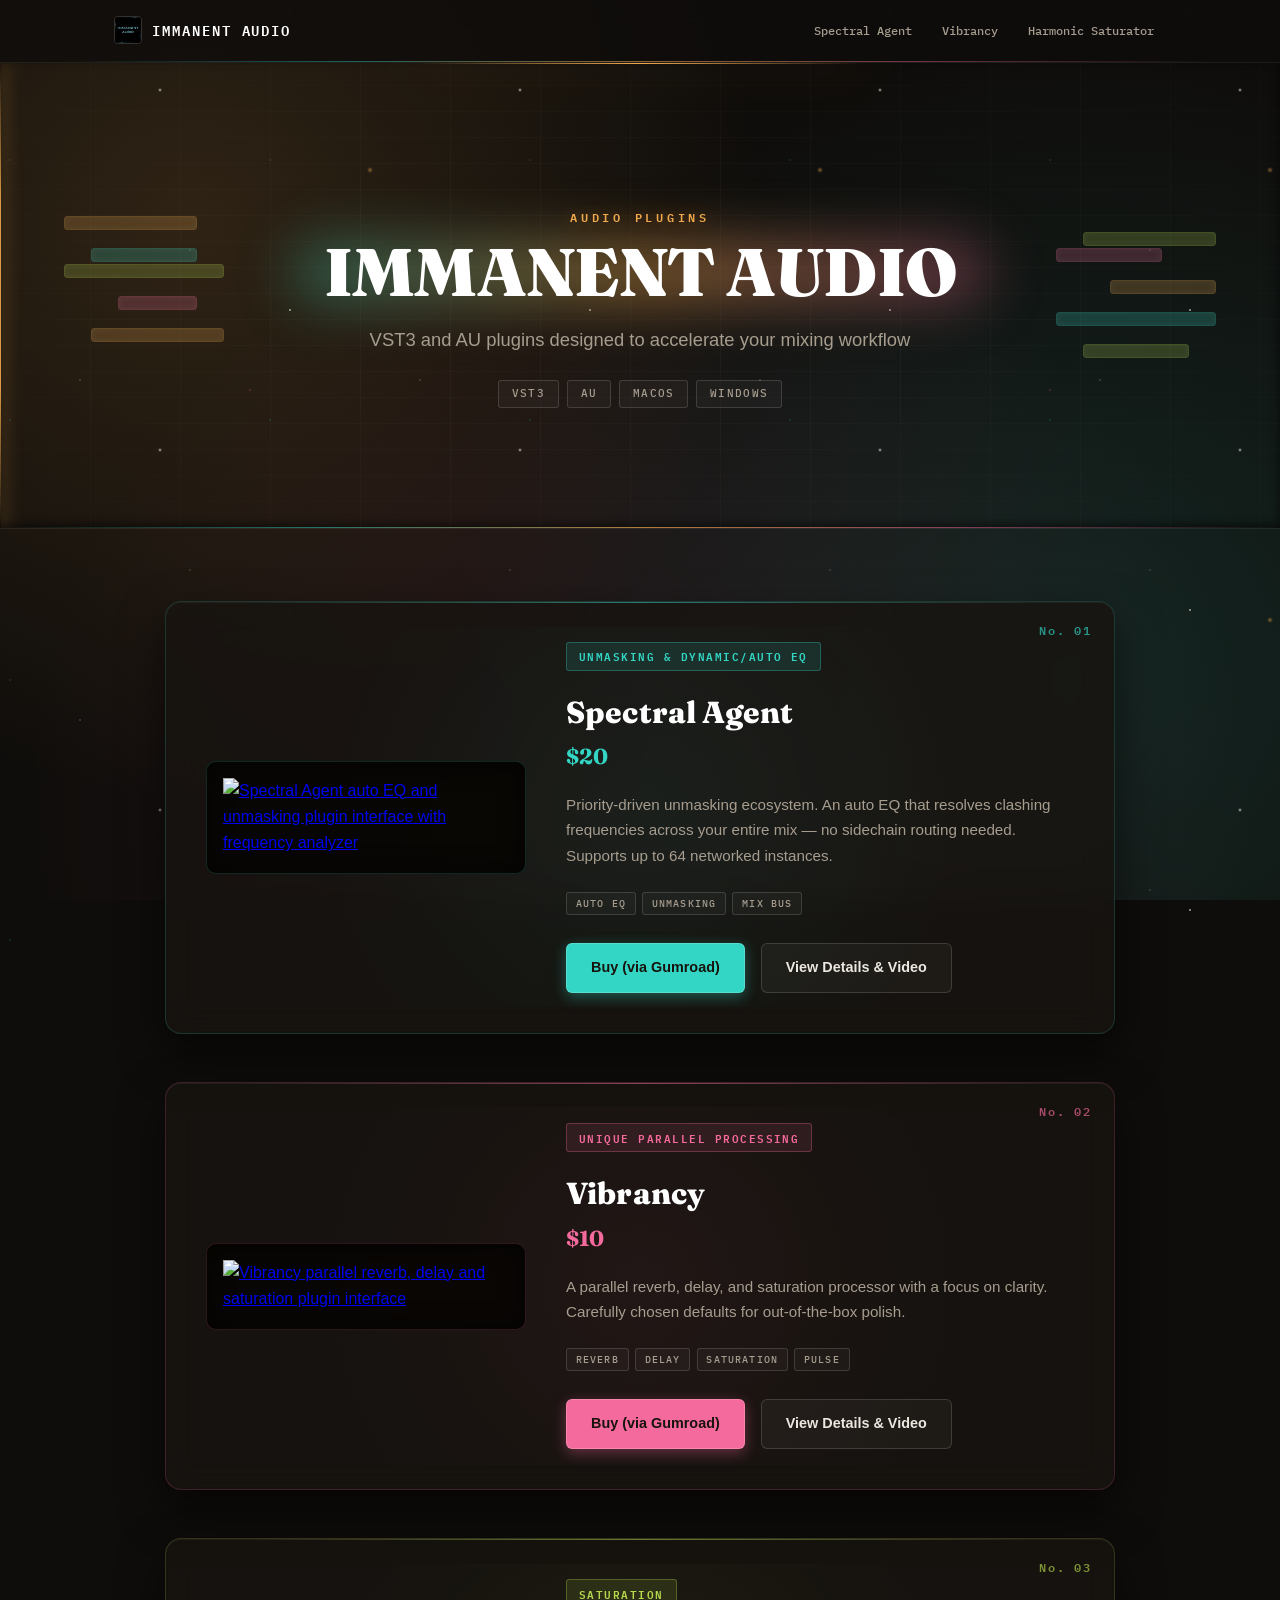
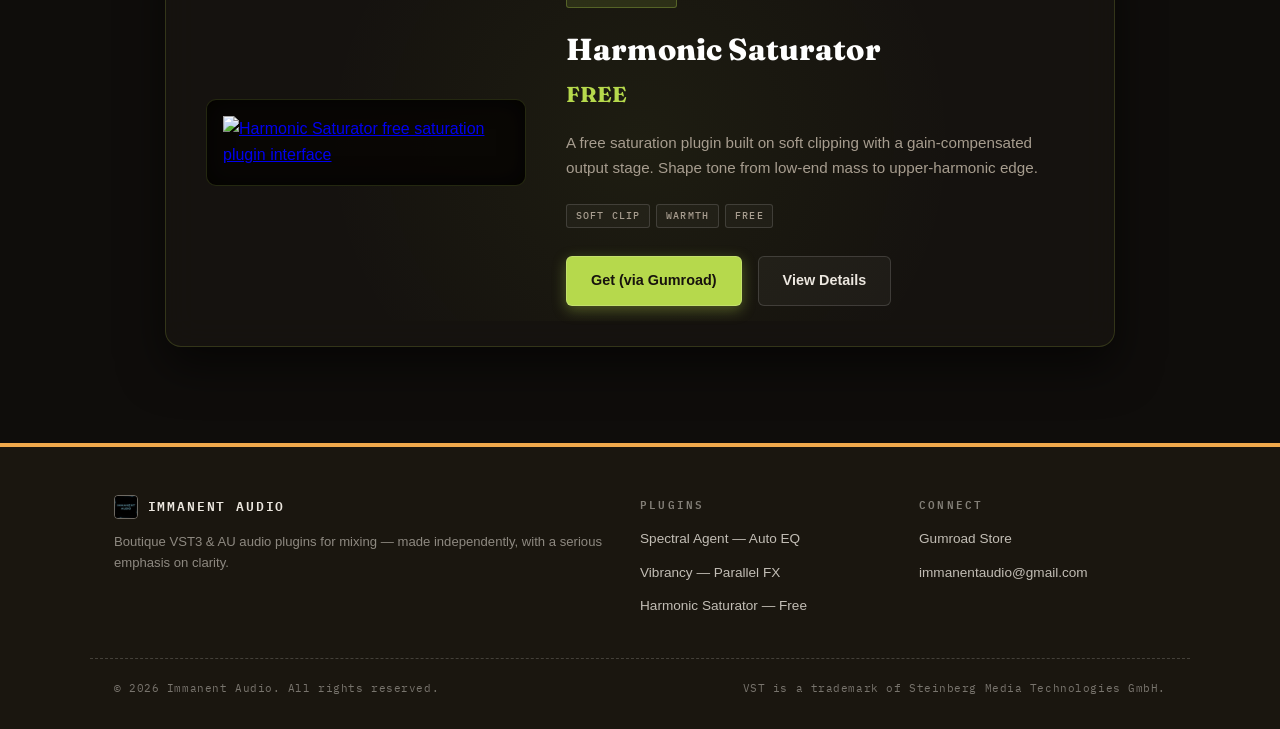
==== index.html @ 55acf1ca "Restore dark theme with fresh warm-jewel palette; trim FAQ/meta/About - Bring back the dark studio a" ====
<!DOCTYPE html>
<html lang="en">
<head>
    <meta charset="UTF-8">
    <meta name="viewport" content="width=device-width, initial-scale=1.0">

    <!-- Primary SEO -->
    <title>Immanent Audio | VST3 &amp; AU Plugins for Mixing — Auto EQ, Parallel FX &amp; Free Saturation</title>
    <meta name="description" content="Boutique audio plugins for mixing: Spectral Agent (auto EQ &amp; unmasking), Vibrancy (parallel reverb, delay &amp; saturation), and a free saturation plugin. VST3 &amp; AU for Mac and Windows.">
    <link rel="canonical" href="https://immanentaudio.com/">

    <!-- Icons -->
    <link rel="icon" type="image/png" sizes="48x48" href="/favicon-48.png">
    <link rel="icon" type="image/png" sizes="100x100" href="/favicon.png">
    <link rel="apple-touch-icon" href="/apple-touch-icon.png">

    <!-- Open Graph / social previews -->
    <meta property="og:type" content="website">
    <meta property="og:site_name" content="Immanent Audio">
    <meta property="og:title" content="Immanent Audio — VST3 & AU Plugins for Mixing">
    <meta property="og:description" content="Boutique audio plugins for mixing: auto EQ & unmasking, clarity-focused parallel FX, and a free saturation plugin. Mac & Windows.">
    <meta property="og:url" content="https://immanentaudio.com/">
    <meta property="og:image" content="https://i.imgur.com/1nH8HRc.png">
    <meta name="twitter:card" content="summary_large_image">
    <meta name="twitter:title" content="Immanent Audio — VST3 & AU Plugins for Mixing">
    <meta name="twitter:description" content="Auto EQ & unmasking, clarity-focused parallel FX, and a free saturation plugin. Mac & Windows.">
    <meta name="twitter:image" content="https://i.imgur.com/1nH8HRc.png">

    <!-- Fonts -->
    <link rel="preconnect" href="https://fonts.googleapis.com">
    <link rel="preconnect" href="https://fonts.gstatic.com" crossorigin>
    <link href="https://fonts.googleapis.com/css2?family=Fraunces:opsz,wght@9..144,600;9..144,700;9..144,800;9..144,900&family=IBM+Plex+Mono:wght@400;500;600&display=swap" rel="stylesheet">

    <link rel="stylesheet" href="/style.css">

    <!-- Structured data -->
    <script type="application/ld+json">
    {
      "@context": "https://schema.org",
      "@graph": [
        {
          "@type": "Organization",
          "@id": "https://immanentaudio.com/#org",
          "name": "Immanent Audio",
          "url": "https://immanentaudio.com/",
          "logo": "https://immanentaudio.com/apple-touch-icon.png",
          "email": "immanentaudio@gmail.com",
          "sameAs": ["https://immanentaudio.gumroad.com/"]
        },
        {
          "@type": "WebSite",
          "@id": "https://immanentaudio.com/#website",
          "url": "https://immanentaudio.com/",
          "name": "Immanent Audio",
          "publisher": { "@id": "https://immanentaudio.com/#org" }
        }
      ]
    }
    </script>
</head>
<body>

    <!-- Animated deep-space backdrop (shared across all pages) -->
    <div class="cosmos" aria-hidden="true"></div>

    <!-- Navigation -->
    <nav class="site-nav">
        <div class="nav-inner">
            <a href="/" class="nav-brand">
                <img src="/favicon.png" alt="Immanent Audio logo">
                <span>Immanent Audio</span>
            </a>
            <ul class="nav-links">
                <li><a href="/spectral-agent/">Spectral Agent</a></li>
                <li><a href="/vibrancy/">Vibrancy</a></li>
                <li><a href="/harmonic-saturator/">Harmonic Saturator</a></li>
            </ul>
        </div>
    </nav>

    <!-- Hero: DAW timeline with a live playhead sweeping across MIDI chords -->
    <header class="hero">
        <div class="daw-grid" aria-hidden="true"></div>
        <div class="cosmic-glow" aria-hidden="true"></div>
        <div class="playhead" aria-hidden="true"></div>

        <div class="midi-grid-container" aria-hidden="true">
            <!-- Left chord stack — lights up as the playhead passes -->
            <div class="midi-chord-stack left-chords">
                <div class="midi-note note-amber" style="--row: 2; --start: 1; --span: 5; --hit: 0.25s;"></div>
                <div class="midi-note note-teal"  style="--row: 4; --start: 2; --span: 4; --hit: 0.35s;"></div>
                <div class="midi-note note-lime"  style="--row: 5; --start: 1; --span: 6; --hit: 0.25s;"></div>
                <div class="midi-note note-rose"  style="--row: 7; --start: 3; --span: 3; --hit: 0.45s;"></div>
                <div class="midi-note note-amber" style="--row: 9; --start: 2; --span: 5; --hit: 0.35s;"></div>
            </div>

            <!-- Right chord stack -->
            <div class="midi-chord-stack right-chords">
                <div class="midi-note note-lime"  style="--row: 3; --start: 2; --span: 5; --hit: 7.35s;"></div>
                <div class="midi-note note-rose"  style="--row: 4; --start: 1; --span: 4; --hit: 7.25s;"></div>
                <div class="midi-note note-amber" style="--row: 6; --start: 3; --span: 4; --hit: 7.45s;"></div>
                <div class="midi-note note-teal"  style="--row: 8; --start: 1; --span: 6; --hit: 7.25s;"></div>
                <div class="midi-note note-lime"  style="--row: 10; --start: 2; --span: 4; --hit: 7.35s;"></div>
            </div>
        </div>

        <div class="container hero-content">
            <span class="brand-tag">Audio Plugins</span>
            <h1>IMMANENT AUDIO</h1>
            <p class="hero-tagline">VST3 and AU plugins designed to accelerate your mixing workflow</p>
            <div class="chip-row">
                <span class="chip">VST3</span>
                <span class="chip">AU</span>
                <span class="chip">macOS</span>
                <span class="chip">Windows</span>
            </div>
        </div>
    </header>

    <!-- Plugin catalog -->
    <main class="container">
        <section class="catalog" aria-label="Plugin catalog">

            <!-- Plugin 1: Spectral Agent -->
            <article class="plugin-card card-teal">
                <span class="card-index">01</span>
                <div class="plugin-image-wrapper">
                    <a href="/spectral-agent/"><img src="https://i.imgur.com/1nH8HRc.png" alt="Spectral Agent auto EQ and unmasking plugin interface with frequency analyzer" class="plugin-screenshot" loading="lazy"></a>
                </div>
                <div class="plugin-info">
                    <span class="status-tag premium">Unmasking &amp; Dynamic/Auto EQ</span>
                    <h2><a href="/spectral-agent/" style="color: inherit; text-decoration: none;">Spectral Agent</a></h2>
                    <p class="price">$20</p>
                    <p class="description">Priority-driven unmasking ecosystem. An auto EQ that resolves clashing frequencies across your entire mix — no sidechain routing needed. Supports up to 64 networked instances.</p>
                    <div class="mini-chips">
                        <span class="chip">Auto EQ</span>
                        <span class="chip">Unmasking</span>
                        <span class="chip">Mix Bus</span>
                    </div>
                    <div class="card-actions">
                        <a href="https://immanentaudio.gumroad.com/l/bejaxg" class="btn btn-primary" target="_blank" rel="noopener">Buy (via Gumroad)</a>
                        <a href="/spectral-agent/" class="btn btn-secondary">View Details &amp; Video</a>
                    </div>
                </div>
            </article>

            <!-- Plugin 2: Vibrancy -->
            <article class="plugin-card card-rose">
                <span class="card-index">02</span>
                <div class="plugin-image-wrapper">
                    <a href="/vibrancy/"><img src="https://i.imgur.com/93QOcDf.png" alt="Vibrancy parallel reverb, delay and saturation plugin interface" class="plugin-screenshot" loading="lazy"></a>
                </div>
                <div class="plugin-info">
                    <span class="status-tag upcoming">Unique Parallel Processing</span>
                    <h2><a href="/vibrancy/" style="color: inherit; text-decoration: none;">Vibrancy</a></h2>
                    <p class="price">$10</p>
                    <p class="description">A parallel reverb, delay, and saturation processor with a focus on clarity. Carefully chosen defaults for out-of-the-box polish.</p>
                    <div class="mini-chips">
                        <span class="chip">Reverb</span>
                        <span class="chip">Delay</span>
                        <span class="chip">Saturation</span>
                        <span class="chip">Pulse</span>
                    </div>
                    <div class="card-actions">
                        <a href="https://immanentaudio.gumroad.com/l/mlqfwn" class="btn btn-primary" target="_blank" rel="noopener">Buy (via Gumroad)</a>
                        <a href="/vibrancy/" class="btn btn-secondary">View Details &amp; Video</a>
                    </div>
                </div>
            </article>

            <!-- Plugin 3: Harmonic Saturator -->
            <article class="plugin-card card-lime">
                <span class="card-index">03</span>
                <div class="plugin-image-wrapper">
                    <a href="/harmonic-saturator/"><img src="https://i.imgur.com/b7U20cQ.jpeg" alt="Harmonic Saturator free saturation plugin interface" class="plugin-screenshot" loading="lazy"></a>
                </div>
                <div class="plugin-info">
                    <span class="status-tag free">Saturation</span>
                    <h2><a href="/harmonic-saturator/" style="color: inherit; text-decoration: none;">Harmonic Saturator</a></h2>
                    <p class="price">FREE</p>
                    <p class="description">A free saturation plugin built on soft clipping with a gain-compensated output stage. Shape tone from low-end mass to upper-harmonic edge.</p>
                    <div class="mini-chips">
                        <span class="chip">Soft Clip</span>
                        <span class="chip">Warmth</span>
                        <span class="chip">Free</span>
                    </div>
                    <div class="card-actions">
                        <a href="https://immanentaudio.gumroad.com/l/vuncqe" class="btn btn-primary" target="_blank" rel="noopener">Get (via Gumroad)</a>
                        <a href="/harmonic-saturator/" class="btn btn-secondary">View Details</a>
                    </div>
                </div>
            </article>

        </section>
    </main>

    <!-- Footer -->
    <footer class="site-footer">
        <div class="footer-grid">
            <div>
                <div class="footer-brand">
                    <img src="/favicon.png" alt="Immanent Audio logo">
                    Immanent Audio
                </div>
                <p>Boutique VST3 &amp; AU audio plugins for mixing — made independently, with a serious emphasis on clarity.</p>
            </div>
            <div>
                <h4>Plugins</h4>
                <ul>
                    <li><a href="/spectral-agent/">Spectral Agent — Auto EQ</a></li>
                    <li><a href="/vibrancy/">Vibrancy — Parallel FX</a></li>
                    <li><a href="/harmonic-saturator/">Harmonic Saturator — Free</a></li>
                </ul>
            </div>
            <div>
                <h4>Connect</h4>
                <ul>
                    <li><a href="https://immanentaudio.gumroad.com/" target="_blank" rel="noopener">Gumroad Store</a></li>
                    <li><a href="mailto:immanentaudio@gmail.com">immanentaudio@gmail.com</a></li>
                </ul>
            </div>
        </div>
        <div class="footer-bottom">
            <span>&copy; 2026 Immanent Audio. All rights reserved.</span>
            <span>VST is a trademark of Steinberg Media Technologies GmbH.</span>
        </div>
    </footer>

</body>
</html>
---- style.css ----
/* ==============================================================
   IMMANENT AUDIO — shared design system
   Used by: index.html, spectral-agent/, vibrancy/, harmonic-saturator/

   Direction: dark studio-at-night. Warm charcoal, glowing accents,
   an animated DAW timeline hero. Jewel-tone accents (amber / teal /
   rose / lime) instead of the old purple-neon. The nav + footer keep
   their clean mono-type treatment, recolored for the dark theme.
   ============================================================== */

:root {
    --bg: #0f0d0b;
    --bg-raised: rgba(24, 20, 16, 0.82);
    --bg-panel: #15110d;
    --text-main: #ece7df;
    --text-muted: #a79d8f;
    --text-faint: #6f6656;
    --amber: #f0a94c;   /* brand / homepage */
    --teal: #33d6c4;    /* Spectral Agent */
    --rose: #f56a9c;    /* Vibrancy */
    --lime: #b6d94c;    /* Harmonic Saturator */
    --hairline: rgba(255, 255, 255, 0.07);
    --hairline-bright: rgba(255, 255, 255, 0.14);
    /* Per-page accent — overridden on product pages */
    --accent: #f0a94c;
    --accent-rgb: 240, 169, 76;
    --accent-soft: rgba(240, 169, 76, 0.15);

    --serif: "Fraunces", Georgia, "Times New Roman", serif;
    --mono: "IBM Plex Mono", ui-monospace, "SF Mono", Menlo, monospace;
    --sans: -apple-system, BlinkMacSystemFont, "Segoe UI", Roboto, Helvetica, Arial, sans-serif;
}

* { box-sizing: border-box; margin: 0; padding: 0; }

html { scroll-behavior: smooth; }

body {
    background-color: var(--bg);
    color: var(--text-main);
    font-family: var(--sans);
    line-height: 1.65;
    overflow-x: hidden;
}

/* --------------------------------------------------------------
   COSMIC BACKGROUND — warm nebula haze, fixed behind everything.
   Two star layers twinkle out of phase so the sky feels alive.
   -------------------------------------------------------------- */
.cosmos {
    position: fixed;
    inset: 0;
    z-index: -2;
    pointer-events: none;
    background-color: var(--bg);
    background-image:
        radial-gradient(circle at 15% 25%, rgba(240, 169, 76, 0.14) 0%, transparent 45%),
        radial-gradient(circle at 85% 75%, rgba(51, 214, 196, 0.12) 0%, transparent 50%),
        radial-gradient(circle at 50% 90%, rgba(245, 106, 156, 0.10) 0%, transparent 60%);
    animation: nebulaDrift 24s ease-in-out infinite alternate;
}

.cosmos::before,
.cosmos::after {
    content: '';
    position: absolute;
    inset: -50px;
    background-repeat: repeat;
}

/* Near stars — brighter, slower twinkle */
.cosmos::before {
    background-image:
        radial-gradient(1.5px 1.5px at 40px 60px, rgba(255, 245, 230, 0.9), transparent),
        radial-gradient(2px 2px at 210px 140px, rgba(255, 245, 230, 0.7), transparent),
        radial-gradient(1.5px 1.5px at 90px 320px, #fffaf2, transparent),
        radial-gradient(3px 3px at 420px 220px, rgba(240, 169, 76, 0.5), transparent);
    background-size: 300px 300px, 360px 360px, 280px 280px, 450px 450px;
    animation: twinkleA 7s ease-in-out infinite alternate;
}

/* Far stars — dimmer field, opposite phase */
.cosmos::after {
    background-image:
        radial-gradient(1px 1px at 130px 90px, rgba(255, 245, 230, 0.5), transparent),
        radial-gradient(1px 1px at 60px 210px, rgba(51, 214, 196, 0.4), transparent),
        radial-gradient(1.5px 1.5px at 300px 40px, rgba(245, 106, 156, 0.35), transparent),
        radial-gradient(1px 1px at 240px 300px, rgba(255, 245, 230, 0.4), transparent);
    background-size: 340px 340px, 260px 260px, 400px 400px, 320px 320px;
    animation: twinkleB 9s ease-in-out infinite alternate;
}

@keyframes nebulaDrift {
    0%   { background-position: 0% 0%, 0% 0%, 0% 0%; background-color: #0f0d0b; }
    100% { background-position: 6% 3%, -4% 5%, 2% -3%; background-color: #12100c; }
}
@keyframes twinkleA {
    0%   { opacity: 1;    transform: translate3d(0, 0, 0); }
    100% { opacity: 0.55; transform: translate3d(14px, 22px, 0); }
}
@keyframes twinkleB {
    0%   { opacity: 0.4;  transform: translate3d(0, 0, 0); }
    100% { opacity: 0.95; transform: translate3d(-18px, 12px, 0); }
}

/* --------------------------------------------------------------
   NAVIGATION BAR — kept clean mono treatment, recolored for dark
   -------------------------------------------------------------- */
.site-nav {
    position: sticky;
    top: 0;
    z-index: 50;
    background: rgba(15, 13, 11, 0.82);
    backdrop-filter: blur(14px);
    -webkit-backdrop-filter: blur(14px);
    border-bottom: 1px solid var(--hairline);
}

/* Gradient hairline under the nav */
.site-nav::after {
    content: '';
    display: block;
    height: 1px;
    background: linear-gradient(90deg, transparent 5%, rgba(51, 214, 196, 0.4), rgba(240, 169, 76, 0.55), rgba(245, 106, 156, 0.4), transparent 95%);
}

.nav-inner {
    max-width: 1100px;
    margin: 0 auto;
    padding: 0.8rem 1.5rem;
    display: flex;
    align-items: center;
    justify-content: space-between;
    gap: 1rem;
}

.nav-brand {
    display: flex;
    align-items: center;
    gap: 0.65rem;
    text-decoration: none;
    color: #ffffff;
    font-family: var(--mono);
    font-weight: 600;
    letter-spacing: 0.14em;
    font-size: 0.85rem;
    text-transform: uppercase;
    white-space: nowrap;
}

.nav-brand img {
    width: 28px;
    height: 28px;
    border-radius: 4px;
    border: 1px solid var(--hairline-bright);
    display: block;
}

.nav-links {
    display: flex;
    gap: 0.35rem;
    list-style: none;
    flex-wrap: wrap;
    justify-content: flex-end;
}

.nav-links a {
    display: block;
    color: var(--text-muted);
    text-decoration: none;
    font-family: var(--mono);
    font-size: 0.78rem;
    font-weight: 500;
    padding: 0.4rem 0.7rem;
    border-radius: 3px;
    border: 1px solid transparent;
    transition: color 0.15s ease, border-color 0.15s ease, background-color 0.15s ease;
}

.nav-links a:hover {
    color: #ffffff;
    background: rgba(255, 255, 255, 0.05);
    border-color: var(--hairline);
}

.nav-links a.active {
    color: var(--accent);
    border-color: rgba(var(--accent-rgb), 0.4);
    background: rgba(var(--accent-rgb), 0.1);
}

@media (max-width: 560px) {
    .nav-links a { padding: 0.35rem 0.45rem; font-size: 0.68rem; }
    .nav-brand span { display: none; } /* icon only on tiny screens */
}

/* --------------------------------------------------------------
   LAYOUT PRIMITIVES
   -------------------------------------------------------------- */
.container {
    width: 90%;
    max-width: 950px;
    margin: 0 auto;
    padding: 1rem 0;
}

.container-wide {
    max-width: 1100px;
    margin: 0 auto;
    padding: 2rem 1.5rem;
}

/* Section headers: mono kicker + serif title + gradient rule */
.section-head { margin-bottom: 1.75rem; }

.section-kicker {
    display: block;
    font-family: var(--mono);
    font-size: 0.72rem;
    font-weight: 600;
    letter-spacing: 0.28em;
    text-transform: uppercase;
    color: var(--accent);
    margin-bottom: 0.4rem;
}

.section-head h2 {
    font-family: var(--serif);
    font-size: 1.7rem;
    font-weight: 700;
    color: #ffffff;
    letter-spacing: 0.005em;
    padding-bottom: 0.6rem;
    position: relative;
}

.section-head h2::after {
    content: '';
    position: absolute;
    left: 0;
    bottom: 0;
    width: 100%;
    height: 1px;
    background: linear-gradient(90deg, var(--accent), rgba(255, 255, 255, 0.06) 55%, transparent);
}

/* --------------------------------------------------------------
   HOMEPAGE HERO — DAW playhead sweeping across a MIDI grid.
   The playhead loops every 8s; each note "lights up" as it passes.
   -------------------------------------------------------------- */
.hero {
    position: relative;
    border-bottom: 1px solid var(--hairline);
    box-shadow: inset 0 -3px 10px rgba(0, 0, 0, 0.6);
    padding: 8rem 1rem 6.5rem 1rem;
    display: flex;
    flex-direction: column;
    align-items: center;
    justify-content: center;
    text-align: center;
    overflow: hidden;
}

/* Gradient hairline along the very bottom edge of the hero */
.hero::after {
    content: '';
    position: absolute;
    bottom: 0;
    left: 0;
    width: 100%;
    height: 1px;
    background: linear-gradient(90deg, transparent, rgba(51, 214, 196, 0.5), rgba(240, 169, 76, 0.7), rgba(245, 106, 156, 0.5), transparent);
    z-index: 4;
}

.hero-content {
    position: relative;
    z-index: 5;
    pointer-events: none;
}

.cosmic-glow {
    position: absolute;
    top: 0;
    left: 50%;
    transform: translateX(-50%);
    width: 100%;
    max-width: 450px;
    height: 1px;
    background: linear-gradient(90deg, transparent, var(--amber), transparent);
    box-shadow: 0 0 50px rgba(240, 169, 76, 0.8);
    z-index: 2;
}

/* Faint DAW timeline grid behind everything in the hero */
.daw-grid {
    position: absolute;
    inset: 0;
    z-index: 0;
    pointer-events: none;
    background-image:
        repeating-linear-gradient(90deg, rgba(255, 255, 255, 0.028) 0px, rgba(255, 255, 255, 0.028) 1px, transparent 1px, transparent 90px),
        repeating-linear-gradient(0deg, rgba(255, 255, 255, 0.018) 0px, rgba(255, 255, 255, 0.018) 1px, transparent 1px, transparent 26px);
    mask-image: radial-gradient(ellipse 90% 100% at 50% 50%, black 30%, transparent 100%);
    -webkit-mask-image: radial-gradient(ellipse 90% 100% at 50% 50%, black 30%, transparent 100%);
}

/* The sweeping playhead */
.playhead {
    position: absolute;
    top: 0;
    bottom: 0;
    left: 0;
    width: 1px;
    z-index: 3;
    pointer-events: none;
    background: linear-gradient(180deg, transparent 0%, rgba(240, 169, 76, 0.9) 30%, rgba(240, 169, 76, 0.9) 70%, transparent 100%);
    box-shadow: 0 0 18px 2px rgba(240, 169, 76, 0.45);
    animation: playheadSweep 8s linear infinite;
}

@keyframes playheadSweep {
    0%   { left: -2%;  opacity: 0; }
    3%   { opacity: 0.9; }
    97%  { opacity: 0.9; }
    100% { left: 102%; opacity: 0; }
}

/* MIDI chord stacks left + right */
.midi-grid-container {
    position: absolute;
    top: 0;
    left: 0;
    width: 100%;
    height: 100%;
    z-index: 1;
    display: flex;
    justify-content: space-between;
    padding: 0 2rem;
    pointer-events: none;
}

.midi-chord-stack {
    position: relative;
    z-index: 2;
    display: grid;
    grid-template-columns: repeat(6, 25px);
    grid-template-rows: repeat(12, 14px);
    gap: 2px;
    align-content: center;
    height: 100%;
    opacity: 0.3;
}

.left-chords { margin-left: 2rem; }
.right-chords { margin-right: 2rem; }

.midi-note {
    grid-row-start: var(--row);
    grid-column: var(--start) / span var(--span);
    border-radius: 3px;
    box-shadow: inset 0 0 6px rgba(255, 255, 255, 0.3);
    /* Notes pulse as the playhead passes; --hit staggers per note */
    animation: noteHit 8s ease-out infinite;
    animation-delay: var(--hit, 0s);
}

/* Bright flash + glow, then settle — like a note being triggered */
@keyframes noteHit {
    0%, 100% { filter: brightness(1); }
    2%  { filter: brightness(2.1) saturate(1.4); box-shadow: 0 0 14px 2px currentColor, inset 0 0 6px rgba(255, 255, 255, 0.6); }
    9%  { filter: brightness(1.05); }
}

.note-teal   { background-color: rgba(51, 214, 196, 0.7);  border: 1px solid #33d6c4; color: rgba(51, 214, 196, 0.85); }
.note-amber  { background-color: rgba(240, 169, 76, 0.7);  border: 1px solid #f0a94c; color: rgba(240, 169, 76, 0.85); }
.note-rose   { background-color: rgba(245, 106, 156, 0.68); border: 1px solid #f56a9c; color: rgba(245, 106, 156, 0.85); }
.note-lime   { background-color: rgba(182, 217, 76, 0.68); border: 1px solid #b6d94c; color: rgba(182, 217, 76, 0.85); }

@media (max-width: 820px) {
    .hero { padding: 6.5rem 1rem 5rem 1rem; }
    .midi-grid-container { padding: 0 1rem; }
    .midi-chord-stack {
        grid-template-columns: repeat(2, 8px);
        grid-template-rows: repeat(12, 12px);
        gap: 3px;
        opacity: 0.18;
    }
    .left-chords { margin-left: 0; }
    .right-chords { margin-right: 0; }
    .midi-note { grid-column: 1 / span 2; }
}

/* Hero typography */
.brand-tag {
    display: block;
    color: var(--amber);
    font-family: var(--mono);
    font-weight: 600;
    letter-spacing: 0.3em;
    font-size: 0.78rem;
    text-transform: uppercase;
    text-shadow: 0 0 15px rgba(240, 169, 76, 0.4);
    margin-bottom: 0.6rem;
}

.hero h1 {
    font-family: var(--serif);
    font-size: clamp(2.6rem, 7vw, 4.2rem);
    font-weight: 900;
    color: #ffffff;
    margin: 0 auto 1.1rem auto;
    letter-spacing: -0.01em;
    line-height: 1.05;
    position: relative;
    display: inline-block;
}

.hero h1::before {
    content: '';
    position: absolute;
    top: 50%;
    left: 50%;
    transform: translate(-50%, -50%);
    width: 110%;
    height: 85%;
    background: linear-gradient(90deg, rgba(51, 214, 196, 0.35), rgba(240, 169, 76, 0.45), rgba(245, 106, 156, 0.35));
    filter: blur(28px);
    border-radius: 50px;
    z-index: -1;
    pointer-events: none;
    animation: titleGlowShift 8s ease-in-out infinite alternate;
}

@keyframes titleGlowShift {
    0%   { filter: blur(24px); opacity: 0.8; transform: translate(-50%, -50%) scale(0.96); }
    100% { filter: blur(32px); opacity: 1;   transform: translate(-50%, -50%) scale(1.04); }
}

.hero-tagline {
    display: block;
    font-size: 1.15rem;
    color: var(--text-muted);
    max-width: 580px;
    margin: 0 auto;
}

/* Platform chips (VST3 / AU / macOS / Windows) */
.chip-row {
    display: flex;
    gap: 0.5rem;
    justify-content: center;
    flex-wrap: wrap;
    margin-top: 1.5rem;
}

.chip {
    font-family: var(--mono);
    font-size: 0.68rem;
    font-weight: 500;
    letter-spacing: 0.12em;
    text-transform: uppercase;
    color: var(--text-muted);
    border: 1px solid var(--hairline-bright);
    background: rgba(255, 255, 255, 0.03);
    border-radius: 3px;
    padding: 0.25rem 0.8rem;
}

/* --------------------------------------------------------------
   PLUGIN CATALOG CARDS
   -------------------------------------------------------------- */
.catalog {
    display: flex;
    flex-direction: column;
    gap: 3rem;
    margin-top: 3.5rem;
}

.plugin-card {
    position: relative;
    background-color: var(--bg-raised);
    backdrop-filter: blur(16px);
    -webkit-backdrop-filter: blur(16px);
    border: 1px solid rgba(var(--ac-rgb), 0.18);
    box-shadow: inset 0 1px 0 rgba(255, 255, 255, 0.05), 0 20px 45px rgba(0, 0, 0, 0.55);
    padding: 2.5rem;
    border-radius: 16px;
    display: grid;
    grid-template-columns: 1fr;
    gap: 2.5rem;
    transition: transform 0.3s cubic-bezier(0.16, 1, 0.3, 1), border-color 0.3s ease, box-shadow 0.3s ease;
    -webkit-tap-highlight-color: transparent;
    overflow: hidden;
    --ac: var(--amber);
    --ac-rgb: 240, 169, 76;
}

.card-teal { --ac: var(--teal); --ac-rgb: 51, 214, 196; }
.card-rose { --ac: var(--rose); --ac-rgb: 245, 106, 156; }
.card-lime { --ac: var(--lime); --ac-rgb: 182, 217, 76; }

/* Accent hairline across the top edge of each card */
.plugin-card::after {
    content: '';
    position: absolute;
    top: 0;
    left: 8%;
    right: 8%;
    height: 1px;
    background: linear-gradient(90deg, transparent, rgba(var(--ac-rgb), 0.75), transparent);
    transition: opacity 0.3s ease;
    opacity: 0.65;
}

/* Interior glow that blooms on hover */
.plugin-card::before {
    content: '';
    position: absolute;
    top: 6%; left: 6%; right: 6%; bottom: 6%;
    border-radius: 16px;
    z-index: 0;
    pointer-events: none;
    background: radial-gradient(circle, rgba(var(--ac-rgb), 0.18) 0%, transparent 70%);
    transition: opacity 0.3s ease, transform 0.3s ease;
    opacity: 0.3;
}

.plugin-card:hover {
    transform: translateY(-4px);
    border-color: rgba(var(--ac-rgb), 0.6);
    box-shadow: inset 0 1px 0 rgba(255, 255, 255, 0.08), 0 30px 60px rgba(0, 0, 0, 0.85), 0 0 45px rgba(var(--ac-rgb), 0.14);
}

.plugin-card:hover::before { opacity: 1; transform: scale(1.08); }
.plugin-card:hover::after { opacity: 1; }

.plugin-card > * { position: relative; z-index: 1; }

/* Index number etched in the corner */
.plugin-card .card-index {
    position: absolute;
    top: 1.2rem;
    right: 1.4rem;
    font-family: var(--mono);
    font-size: 0.72rem;
    font-weight: 600;
    letter-spacing: 0.15em;
    color: rgba(var(--ac-rgb), 0.65);
    z-index: 1;
}

.plugin-card .card-index::before { content: 'No. '; }

@media (min-width: 768px) {
    .plugin-card { grid-template-columns: 320px 1fr; align-items: center; }
}

.plugin-image-wrapper {
    width: 100%;
    display: flex;
    justify-content: center;
    align-items: center;
    background-color: rgba(8, 6, 4, 0.9);
    border: 1px solid rgba(var(--ac-rgb), 0.16);
    box-shadow: inset 0 0 24px rgba(0, 0, 0, 0.7);
    border-radius: 10px;
    overflow: hidden;
    padding: 1rem;
}

.plugin-screenshot {
    width: 100%;
    height: auto;
    max-height: 240px;
    object-fit: contain;
    transition: transform 0.5s cubic-bezier(0.16, 1, 0.3, 1);
}

.plugin-card:hover .plugin-screenshot { transform: scale(1.04); }

/* Tags, prices, descriptions */
.status-tag {
    display: inline-block;
    width: fit-content;
    font-family: var(--mono);
    font-size: 0.66rem;
    font-weight: 600;
    text-transform: uppercase;
    letter-spacing: 0.14em;
    padding: 0.3rem 0.75rem;
    border-radius: 3px;
    margin-bottom: 1rem;
}

.status-tag.premium  { background-color: rgba(51, 214, 196, 0.12); color: var(--teal); border: 1px solid rgba(51, 214, 196, 0.3); }
.status-tag.free     { background-color: rgba(182, 217, 76, 0.12); color: var(--lime); border: 1px solid rgba(182, 217, 76, 0.3); }
.status-tag.upcoming { background-color: rgba(245, 106, 156, 0.1); color: var(--rose); border: 1px solid rgba(245, 106, 156, 0.3); }

.plugin-info h2, .plugin-info h3 {
    font-family: var(--serif);
    color: #ffffff;
    font-size: 1.9rem;
    font-weight: 800;
    margin-bottom: 0.15rem;
    letter-spacing: 0.005em;
}

.price {
    font-family: var(--serif);
    font-size: 1.35rem;
    color: var(--ac);
    font-weight: 700;
    margin-bottom: 1.1rem;
}

.description { color: var(--text-muted); font-size: 0.95rem; margin-bottom: 1.5rem; }

.mini-chips { display: flex; gap: 0.4rem; flex-wrap: wrap; margin-bottom: 1.75rem; }
.mini-chips .chip { font-size: 0.6rem; padding: 0.18rem 0.55rem; }

/* Buttons */
.card-actions { display: flex; gap: 1rem; flex-wrap: wrap; }

.btn {
    display: inline-block;
    text-decoration: none;
    padding: 0.75rem 1.5rem;
    font-weight: 600;
    font-size: 0.9rem;
    border-radius: 6px;
    transition: all 0.2s ease;
    cursor: pointer;
}

.btn-primary {
    background: var(--ac, var(--accent));
    color: #17130d;
    border: 1px solid rgba(255, 255, 255, 0.18);
    box-shadow: 0 4px 14px rgba(var(--ac-rgb, var(--accent-rgb)), 0.35);
    font-weight: 700;
}

.btn-primary:hover {
    filter: brightness(1.08);
    box-shadow: 0 6px 20px rgba(var(--ac-rgb, var(--accent-rgb)), 0.5);
    transform: translateY(-1px);
}

.btn-secondary {
    background-color: rgba(255, 255, 255, 0.04);
    color: var(--text-main);
    border: 1px solid var(--hairline-bright);
}

.btn-secondary:hover {
    background-color: rgba(255, 255, 255, 0.08);
    color: #ffffff;
    border-color: rgba(var(--ac-rgb, var(--accent-rgb)), 0.5);
    transform: translateY(-1px);
}

/* --------------------------------------------------------------
   PRODUCT PAGES (spectral-agent / vibrancy / harmonic-saturator)
   Set --accent + --accent-rgb on <body> per page.
   -------------------------------------------------------------- */
.product-hero {
    position: relative;
    overflow: hidden;
    border-bottom: 1px solid var(--hairline);
    padding: 3rem 0 2.5rem 0;
}

.product-hero::before {
    content: '';
    position: absolute;
    inset: 0;
    background:
        radial-gradient(ellipse 60% 120% at 50% -20%, rgba(var(--accent-rgb), 0.16), transparent 70%);
    pointer-events: none;
}

/* Same faint DAW grid texture as the homepage hero */
.product-hero .daw-grid { mask-image: radial-gradient(ellipse 100% 130% at 50% 0%, black 20%, transparent 95%); -webkit-mask-image: radial-gradient(ellipse 100% 130% at 50% 0%, black 20%, transparent 95%); }

.product-hero::after {
    content: '';
    position: absolute;
    bottom: 0;
    left: 0;
    width: 100%;
    height: 1px;
    background: linear-gradient(90deg, transparent, rgba(var(--accent-rgb), 0.7), transparent);
}

.product-hero .container-wide { position: relative; z-index: 2; padding-top: 0; padding-bottom: 0; }

.breadcrumbs {
    font-family: var(--mono);
    font-size: 0.72rem;
    letter-spacing: 0.06em;
    text-transform: uppercase;
    color: var(--text-faint);
    margin-bottom: 1.5rem;
}

.breadcrumbs a { color: var(--text-muted); text-decoration: none; }
.breadcrumbs a:hover { color: #ffffff; }
.breadcrumbs span { margin: 0 0.4rem; }

.product-hero h1 {
    font-family: var(--serif);
    font-size: 2.7rem;
    font-weight: 900;
    letter-spacing: -0.015em;
    margin: 0 0 0.35rem 0;
    color: #ffffff;
    text-shadow: 0 0 30px rgba(var(--accent-rgb), 0.35);
}

.product-tagline {
    color: var(--text-muted);
    font-size: 1.1rem;
    max-width: 640px;
    margin: 0.25rem 0 1rem 0;
}

.product-hero .chip-row { justify-content: flex-start; margin-top: 1rem; }

/* Two-column product layout */
.grid-container {
    display: grid;
    grid-template-columns: 1fr;
    gap: 2.5rem;
}

@media (min-width: 768px) {
    .grid-container { grid-template-columns: 3fr 2fr; }
}

.product-section { margin-bottom: 2.5rem; }

.product-section > p { color: var(--text-main); margin-bottom: 1rem; }
.product-section .muted { color: var(--text-faint); font-family: var(--mono); font-size: 0.8rem; }

.product-section h2 {
    font-family: var(--serif);
    font-size: 1.45rem;
    font-weight: 700;
    color: #ffffff;
    padding-bottom: 0.5rem;
    margin: 2rem 0 1rem 0;
    position: relative;
}

.product-section h2::after {
    content: '';
    position: absolute;
    left: 0;
    bottom: 0;
    width: 100%;
    height: 1px;
    background: linear-gradient(90deg, rgba(var(--accent-rgb), 0.8), rgba(255, 255, 255, 0.06) 55%, transparent);
}

.product-section h2:first-of-type { margin-top: 0; }

.product-section ul, .product-section ol {
    margin: 0 0 1rem 1.4rem;
    color: var(--text-muted);
}

.product-section li { margin-bottom: 0.5rem; }
.product-section li strong { color: var(--text-main); }

.video-container {
    position: relative;
    padding-bottom: 56.25%;
    height: 0;
    overflow: hidden;
    border-radius: 10px;
    border: 1px solid var(--hairline-bright);
    background-color: #0a0806;
    margin-bottom: 2rem;
    box-shadow: 0 10px 30px rgba(0, 0, 0, 0.5), 0 0 30px rgba(var(--accent-rgb), 0.08);
}

.video-container iframe {
    position: absolute;
    top: 0; left: 0;
    width: 100%;
    height: 100%;
    border: 0;
}

/* Sticky purchase sidebar */
.sidebar-card {
    background-color: var(--bg-raised);
    backdrop-filter: blur(14px);
    -webkit-backdrop-filter: blur(14px);
    border: 1px solid rgba(var(--accent-rgb), 0.24);
    box-shadow: inset 0 1px 0 rgba(255, 255, 255, 0.05), 0 20px 45px rgba(0, 0, 0, 0.55);
    border-radius: 12px;
    padding: 1.5rem;
    position: sticky;
    top: 5rem;
    overflow: hidden;
}

.sidebar-card::before {
    content: '';
    position: absolute;
    top: 0;
    left: 10%;
    right: 10%;
    height: 1px;
    background: linear-gradient(90deg, transparent, rgba(var(--accent-rgb), 0.85), transparent);
}

.sidebar-card .plugin-screenshot {
    width: 100%;
    max-height: none;
    border: 1px solid var(--hairline-bright);
    border-radius: 8px;
    margin-bottom: 1.25rem;
    display: block;
    background: rgba(8, 6, 4, 0.9);
}

.sidebar-price {
    margin: 0 0 1rem 0;
    font-family: var(--serif);
    font-size: 1.6rem;
    font-weight: 800;
    color: #ffffff;
}

.sidebar-price small {
    display: block;
    font-family: var(--mono);
    font-size: 0.68rem;
    font-weight: 500;
    color: var(--text-faint);
    letter-spacing: 0.1em;
    text-transform: uppercase;
}

.cta-button {
    display: block;
    background: var(--accent);
    color: #17130d;
    text-align: center;
    padding: 0.85rem;
    text-decoration: none;
    font-weight: 700;
    border-radius: 8px;
    border: 1px solid rgba(255, 255, 255, 0.2);
    margin-bottom: 0.9rem;
    box-shadow: 0 4px 14px rgba(var(--accent-rgb), 0.35);
    transition: transform 0.2s ease, box-shadow 0.2s ease, filter 0.2s ease;
}

.cta-button:hover {
    transform: translateY(-2px);
    filter: brightness(1.1);
    box-shadow: 0 8px 22px rgba(var(--accent-rgb), 0.5);
}

.cta-demo {
    background: transparent;
    border: 1px solid rgba(var(--accent-rgb), 0.6);
    color: var(--accent);
    box-shadow: none;
    margin-bottom: 0;
}

.cta-demo:hover {
    background: rgba(var(--accent-rgb), 0.1);
    filter: none;
}

/* --------------------------------------------------------------
   FOOTER — warm ink block with accent band (kept from print design)
   -------------------------------------------------------------- */
.site-footer {
    margin-top: 5rem;
    background: #1a160f;
    color: #ece7df;
    border-top: 4px solid var(--accent);
    position: relative;
}

.footer-grid {
    max-width: 1100px;
    margin: 0 auto;
    padding: 3rem 1.5rem 2rem 1.5rem;
    display: grid;
    grid-template-columns: 2fr 1fr 1fr;
    gap: 2rem;
}

@media (max-width: 680px) {
    .footer-grid { grid-template-columns: 1fr; gap: 1.75rem; }
}

.footer-brand {
    display: flex;
    align-items: center;
    gap: 0.6rem;
    color: #ece7df;
    font-family: var(--mono);
    font-weight: 600;
    letter-spacing: 0.14em;
    font-size: 0.82rem;
    text-transform: uppercase;
    margin-bottom: 0.75rem;
}

.footer-brand img {
    width: 24px;
    height: 24px;
    border-radius: 4px;
    border: 1px solid rgba(236, 231, 223, 0.4);
}

.footer-grid p { color: rgba(236, 231, 223, 0.55); font-size: 0.82rem; }

.footer-grid h4 {
    color: rgba(236, 231, 223, 0.5);
    font-family: var(--mono);
    font-size: 0.68rem;
    font-weight: 600;
    text-transform: uppercase;
    letter-spacing: 0.2em;
    margin-bottom: 0.8rem;
}

.footer-grid ul { list-style: none; }
.footer-grid li { margin-bottom: 0.45rem; }

.footer-grid a {
    color: rgba(236, 231, 223, 0.8);
    text-decoration: none;
    font-size: 0.85rem;
    transition: color 0.15s ease;
}

.footer-grid a:hover { color: #ffffff; text-decoration: underline; }

.footer-bottom {
    max-width: 1100px;
    margin: 0 auto;
    padding: 1.25rem 1.5rem 2rem 1.5rem;
    border-top: 1px dashed rgba(236, 231, 223, 0.2);
    display: flex;
    justify-content: space-between;
    flex-wrap: wrap;
    gap: 0.5rem;
    color: rgba(236, 231, 223, 0.45);
    font-family: var(--mono);
    font-size: 0.7rem;
    letter-spacing: 0.05em;
}

/* --------------------------------------------------------------
   ACCESSIBILITY — respect users who turn animations off
   -------------------------------------------------------------- */
@media (prefers-reduced-motion: reduce) {
    .cosmos, .cosmos::before, .cosmos::after,
    .playhead, .midi-note, .hero h1::before {
        animation: none;
    }
    .playhead { display: none; }
    html { scroll-behavior: auto; }
}
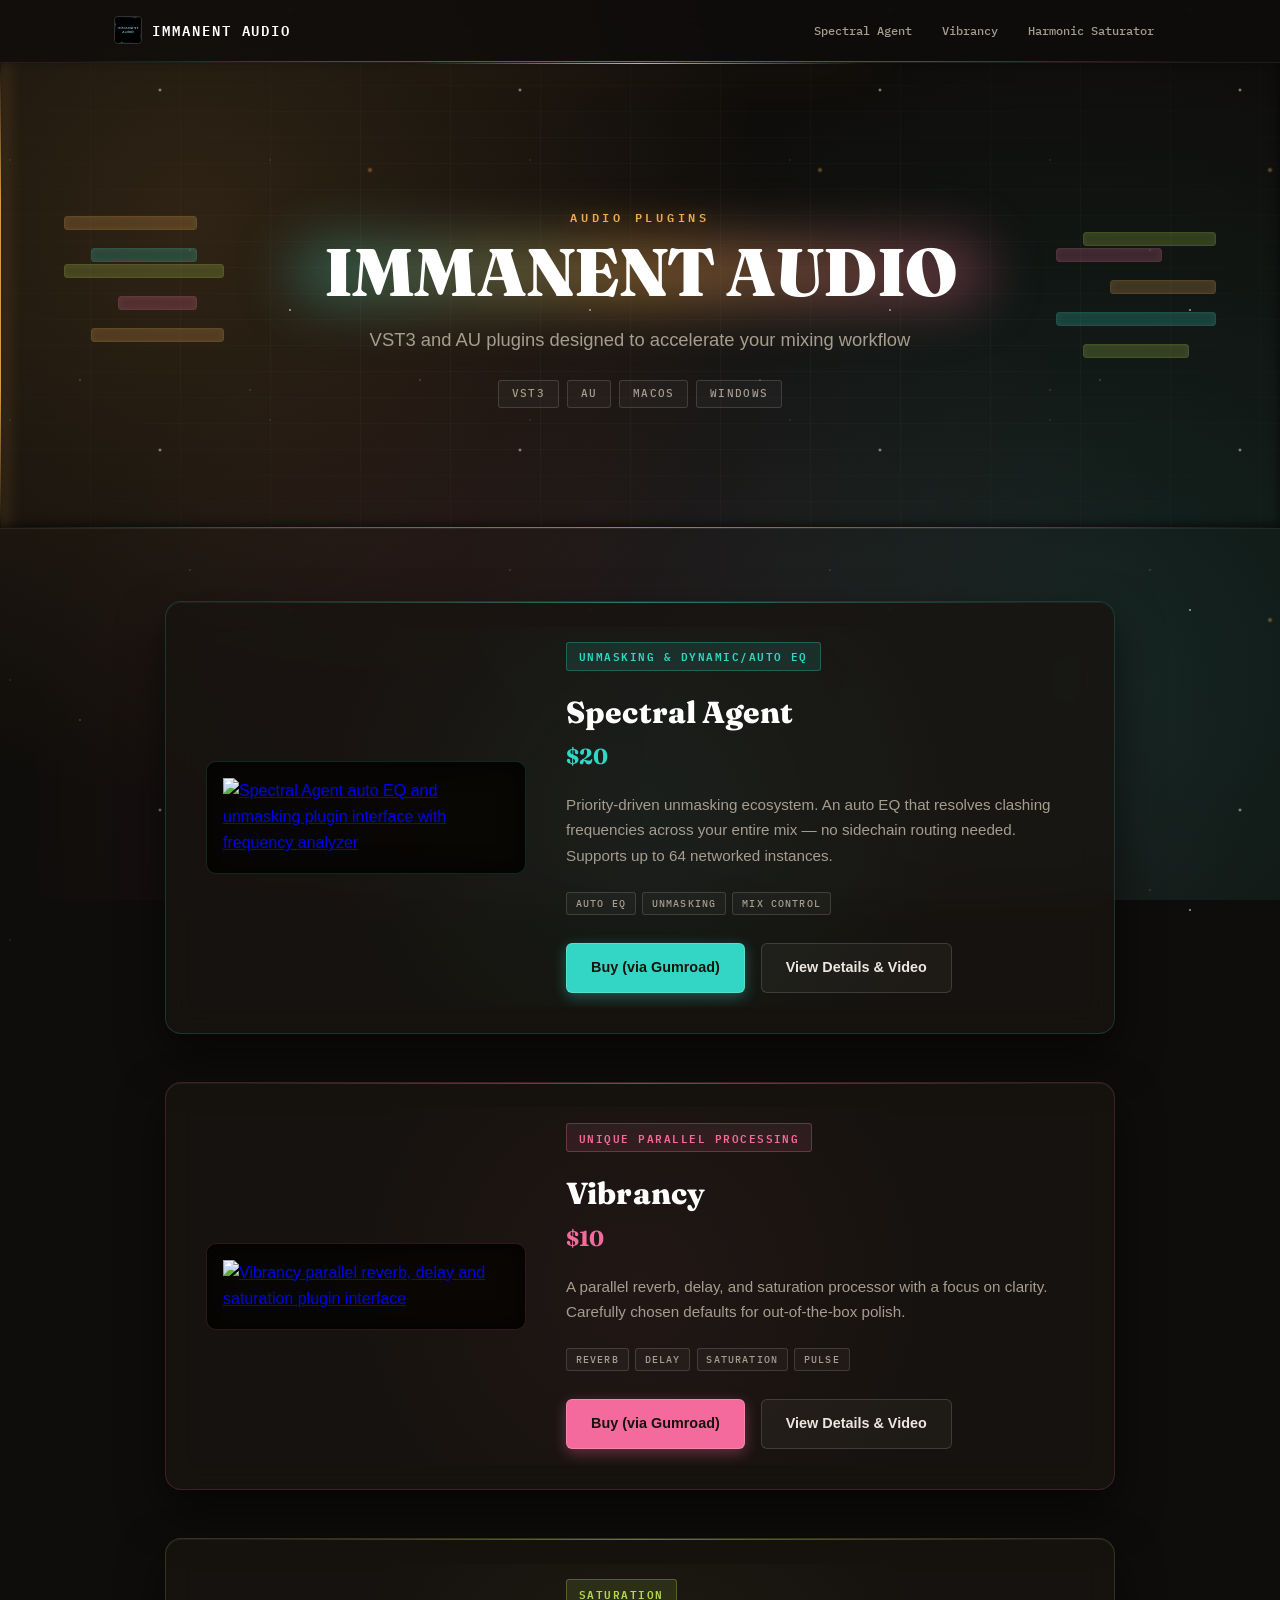
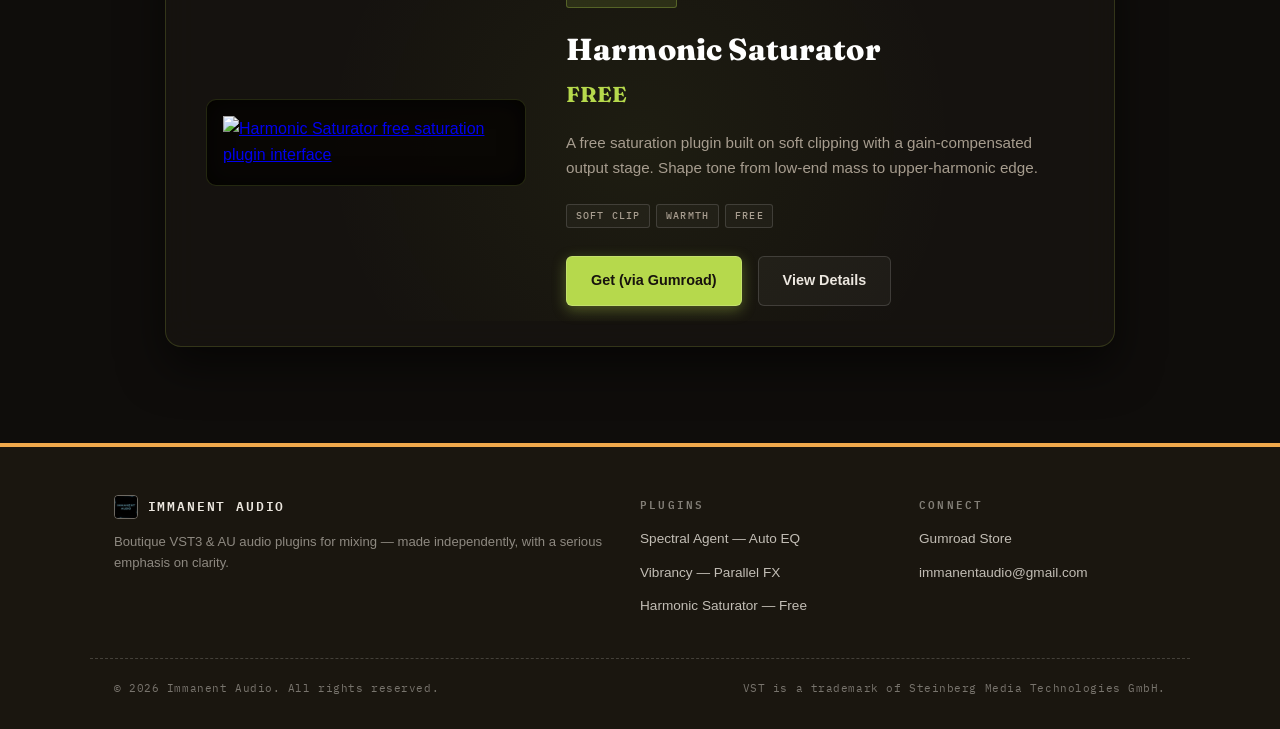
==== commit 1c0f4b0d: "Tweak plugin tags and copy across pages - Remove No. 01/02/03 index numbers from homepage plugin car" ====
--- a/index.html
+++ b/index.html
@@ -123,7 +123,6 @@
 
             <!-- Plugin 1: Spectral Agent -->
             <article class="plugin-card card-teal">
-                <span class="card-index">01</span>
                 <div class="plugin-image-wrapper">
                     <a href="/spectral-agent/"><img src="https://i.imgur.com/1nH8HRc.png" alt="Spectral Agent auto EQ and unmasking plugin interface with frequency analyzer" class="plugin-screenshot" loading="lazy"></a>
                 </div>
@@ -135,7 +134,7 @@
                     <div class="mini-chips">
                         <span class="chip">Auto EQ</span>
                         <span class="chip">Unmasking</span>
-                        <span class="chip">Mix Bus</span>
+                        <span class="chip">Mix Control</span>
                     </div>
                     <div class="card-actions">
                         <a href="https://immanentaudio.gumroad.com/l/bejaxg" class="btn btn-primary" target="_blank" rel="noopener">Buy (via Gumroad)</a>
@@ -146,7 +145,6 @@
 
             <!-- Plugin 2: Vibrancy -->
             <article class="plugin-card card-rose">
-                <span class="card-index">02</span>
                 <div class="plugin-image-wrapper">
                     <a href="/vibrancy/"><img src="https://i.imgur.com/93QOcDf.png" alt="Vibrancy parallel reverb, delay and saturation plugin interface" class="plugin-screenshot" loading="lazy"></a>
                 </div>
@@ -170,7 +168,6 @@
 
             <!-- Plugin 3: Harmonic Saturator -->
             <article class="plugin-card card-lime">
-                <span class="card-index">03</span>
                 <div class="plugin-image-wrapper">
                     <a href="/harmonic-saturator/"><img src="https://i.imgur.com/b7U20cQ.jpeg" alt="Harmonic Saturator free saturation plugin interface" class="plugin-screenshot" loading="lazy"></a>
                 </div>
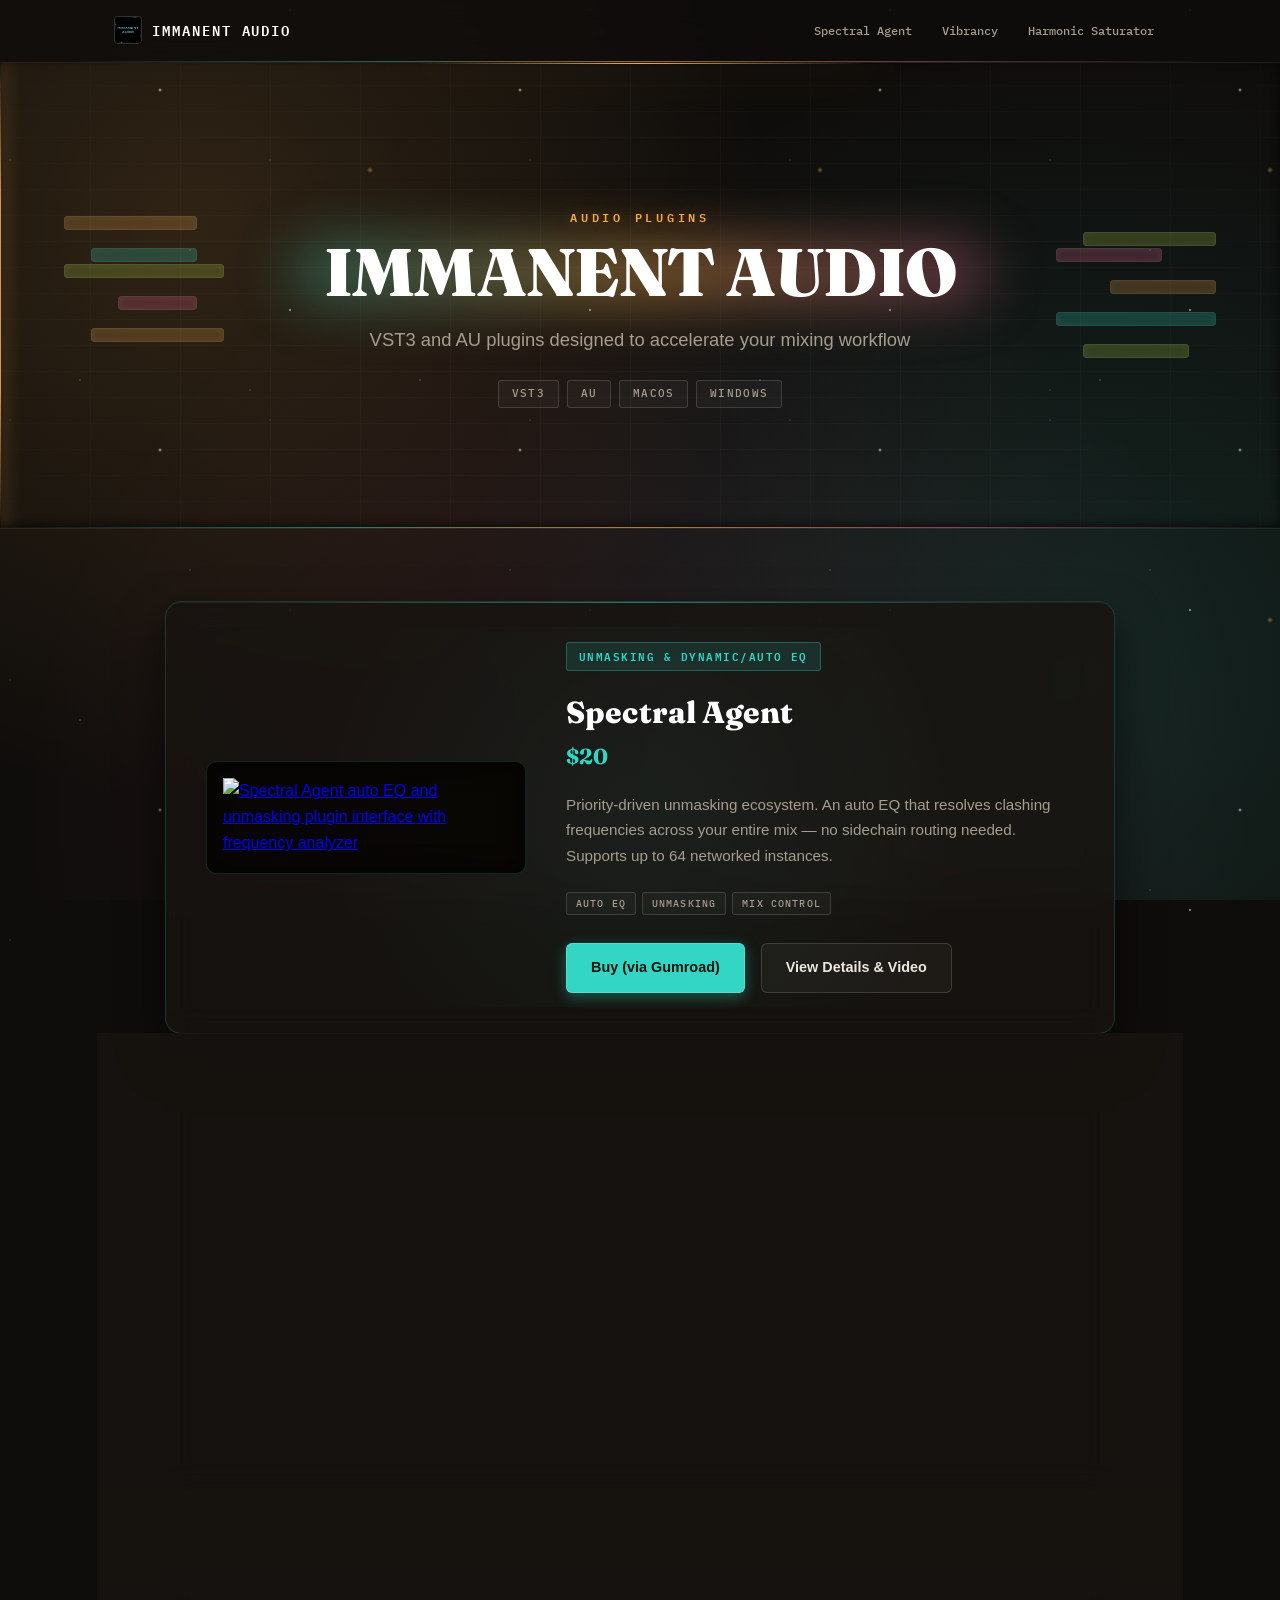
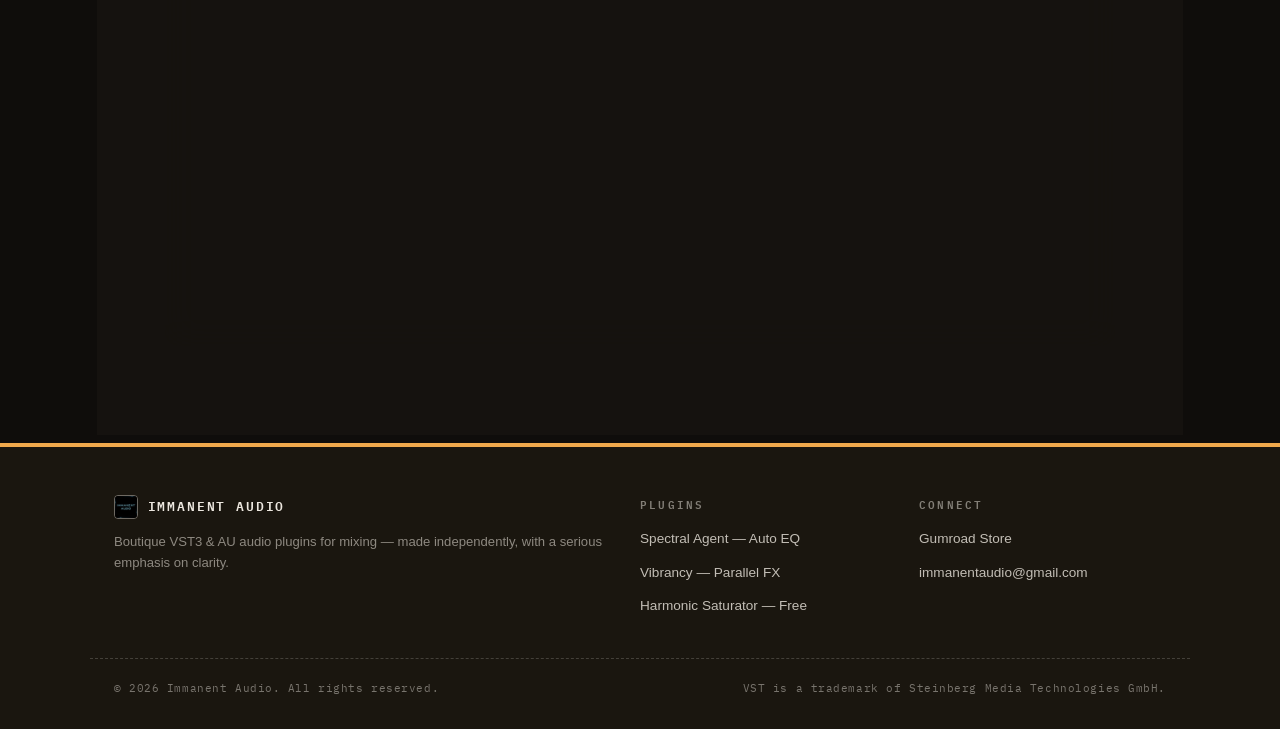
==== commit 16189d29: "Fix DAW hero note timing to align flashes with the playhead sweep Retuned each MIDI note's --hit del" ====
--- a/index.html
+++ b/index.html
@@ -85,22 +85,26 @@
         <div class="playhead" aria-hidden="true"></div>
 
         <div class="midi-grid-container" aria-hidden="true">
-            <!-- Left chord stack — lights up as the playhead passes -->
+            <!-- Left chord stack — lights up as the playhead passes.
+                 --hit is tuned so each note flashes (at the 2% keyframe,
+                 ~0.16s after --hit) right as the sweeping playhead reaches
+                 that column, for a standard desktop width. Leftmost columns
+                 (lower --start) fire first. -->
             <div class="midi-chord-stack left-chords">
-                <div class="midi-note note-amber" style="--row: 2; --start: 1; --span: 5; --hit: 0.25s;"></div>
-                <div class="midi-note note-teal"  style="--row: 4; --start: 2; --span: 4; --hit: 0.35s;"></div>
-                <div class="midi-note note-lime"  style="--row: 5; --start: 1; --span: 6; --hit: 0.25s;"></div>
-                <div class="midi-note note-rose"  style="--row: 7; --start: 3; --span: 3; --hit: 0.45s;"></div>
-                <div class="midi-note note-amber" style="--row: 9; --start: 2; --span: 5; --hit: 0.35s;"></div>
-            </div>
-
-            <!-- Right chord stack -->
+                <div class="midi-note note-amber" style="--row: 2; --start: 1; --span: 5; --hit: 0.74s;"></div>
+                <div class="midi-note note-teal"  style="--row: 4; --start: 2; --span: 4; --hit: 0.80s;"></div>
+                <div class="midi-note note-lime"  style="--row: 5; --start: 1; --span: 6; --hit: 0.80s;"></div>
+                <div class="midi-note note-rose"  style="--row: 7; --start: 3; --span: 3; --hit: 0.88s;"></div>
+                <div class="midi-note note-amber" style="--row: 9; --start: 2; --span: 5; --hit: 0.88s;"></div>
+            </div>
+
+            <!-- Right chord stack — playhead reaches it near the end of the sweep -->
             <div class="midi-chord-stack right-chords">
-                <div class="midi-note note-lime"  style="--row: 3; --start: 2; --span: 5; --hit: 7.35s;"></div>
-                <div class="midi-note note-rose"  style="--row: 4; --start: 1; --span: 4; --hit: 7.25s;"></div>
-                <div class="midi-note note-amber" style="--row: 6; --start: 3; --span: 4; --hit: 7.45s;"></div>
-                <div class="midi-note note-teal"  style="--row: 8; --start: 1; --span: 6; --hit: 7.25s;"></div>
-                <div class="midi-note note-lime"  style="--row: 10; --start: 2; --span: 4; --hit: 7.35s;"></div>
+                <div class="midi-note note-lime"  style="--row: 3; --start: 2; --span: 5; --hit: 6.95s;"></div>
+                <div class="midi-note note-rose"  style="--row: 4; --start: 1; --span: 4; --hit: 6.72s;"></div>
+                <div class="midi-note note-amber" style="--row: 6; --start: 3; --span: 4; --hit: 7.02s;"></div>
+                <div class="midi-note note-teal"  style="--row: 8; --start: 1; --span: 6; --hit: 6.88s;"></div>
+                <div class="midi-note note-lime"  style="--row: 10; --start: 2; --span: 4; --hit: 6.88s;"></div>
             </div>
         </div>
 
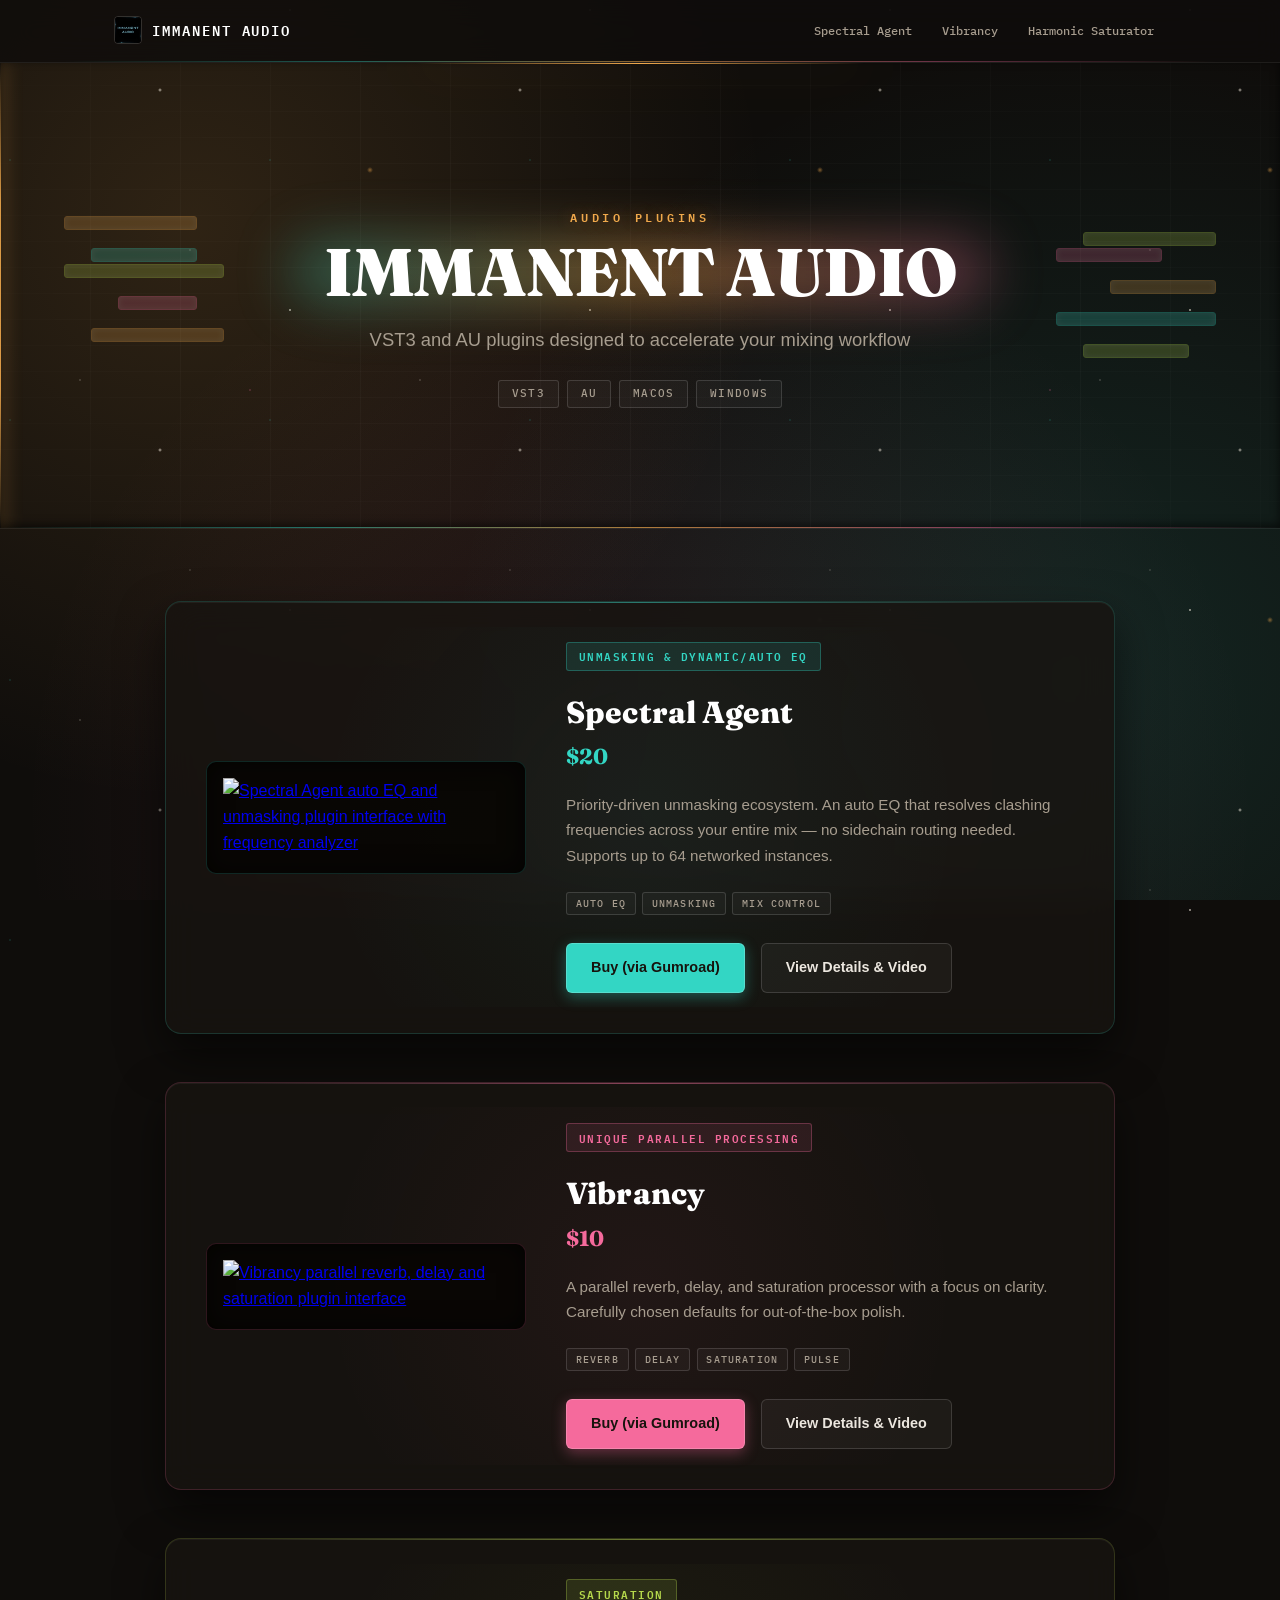
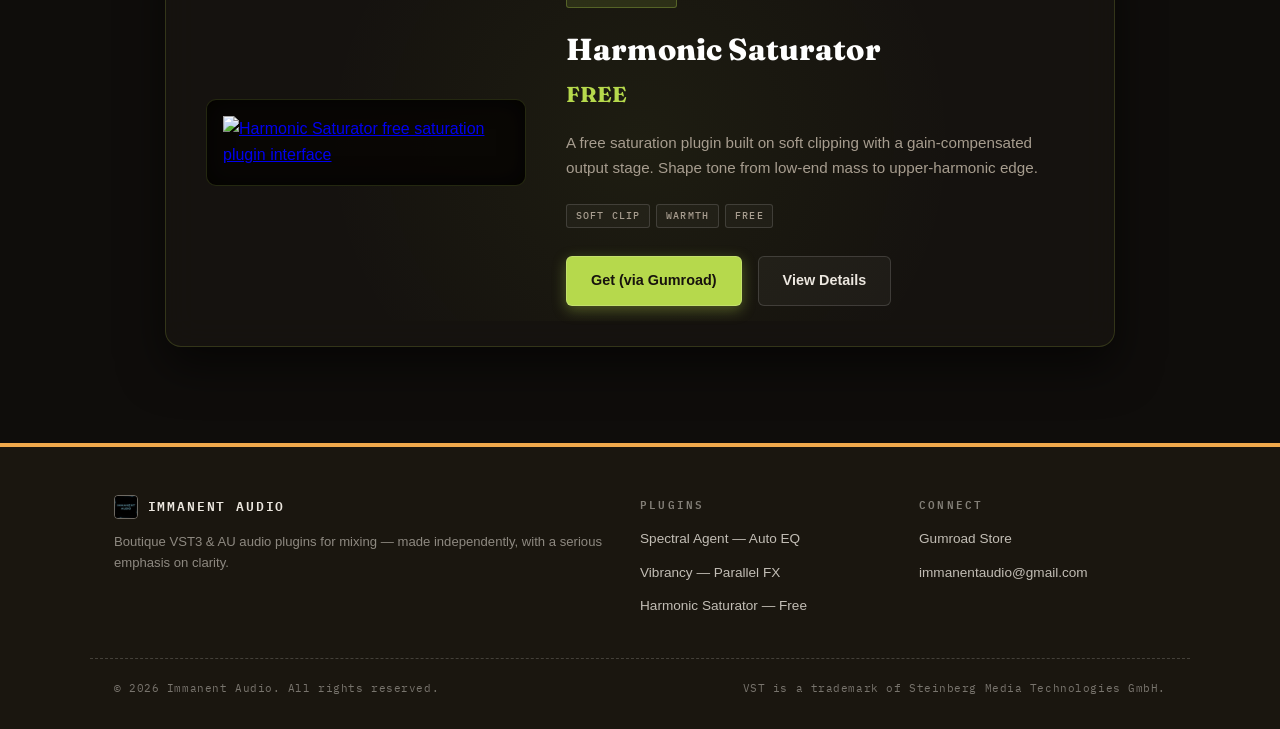
==== commit ebac32e7: "Drive hero note glow from playhead position to kill the double flash The notes flashed on fixed time" ====
--- a/index.html
+++ b/index.html
@@ -85,26 +85,23 @@
         <div class="playhead" aria-hidden="true"></div>
 
         <div class="midi-grid-container" aria-hidden="true">
-            <!-- Left chord stack — lights up as the playhead passes.
-                 --hit is tuned so each note flashes (at the 2% keyframe,
-                 ~0.16s after --hit) right as the sweeping playhead reaches
-                 that column, for a standard desktop width. Leftmost columns
-                 (lower --start) fire first. -->
+            <!-- Left chord stack — each note is lit by JS the moment the
+                 sweeping playhead overlaps it (see script at end of body). -->
             <div class="midi-chord-stack left-chords">
-                <div class="midi-note note-amber" style="--row: 2; --start: 1; --span: 5; --hit: 0.74s;"></div>
-                <div class="midi-note note-teal"  style="--row: 4; --start: 2; --span: 4; --hit: 0.80s;"></div>
-                <div class="midi-note note-lime"  style="--row: 5; --start: 1; --span: 6; --hit: 0.80s;"></div>
-                <div class="midi-note note-rose"  style="--row: 7; --start: 3; --span: 3; --hit: 0.88s;"></div>
-                <div class="midi-note note-amber" style="--row: 9; --start: 2; --span: 5; --hit: 0.88s;"></div>
-            </div>
-
-            <!-- Right chord stack — playhead reaches it near the end of the sweep -->
+                <div class="midi-note note-amber" style="--row: 2; --start: 1; --span: 5;"></div>
+                <div class="midi-note note-teal"  style="--row: 4; --start: 2; --span: 4;"></div>
+                <div class="midi-note note-lime"  style="--row: 5; --start: 1; --span: 6;"></div>
+                <div class="midi-note note-rose"  style="--row: 7; --start: 3; --span: 3;"></div>
+                <div class="midi-note note-amber" style="--row: 9; --start: 2; --span: 5;"></div>
+            </div>
+
+            <!-- Right chord stack -->
             <div class="midi-chord-stack right-chords">
-                <div class="midi-note note-lime"  style="--row: 3; --start: 2; --span: 5; --hit: 6.95s;"></div>
-                <div class="midi-note note-rose"  style="--row: 4; --start: 1; --span: 4; --hit: 6.72s;"></div>
-                <div class="midi-note note-amber" style="--row: 6; --start: 3; --span: 4; --hit: 7.02s;"></div>
-                <div class="midi-note note-teal"  style="--row: 8; --start: 1; --span: 6; --hit: 6.88s;"></div>
-                <div class="midi-note note-lime"  style="--row: 10; --start: 2; --span: 4; --hit: 6.88s;"></div>
+                <div class="midi-note note-lime"  style="--row: 3; --start: 2; --span: 5;"></div>
+                <div class="midi-note note-rose"  style="--row: 4; --start: 1; --span: 4;"></div>
+                <div class="midi-note note-amber" style="--row: 6; --start: 3; --span: 4;"></div>
+                <div class="midi-note note-teal"  style="--row: 8; --start: 1; --span: 6;"></div>
+                <div class="midi-note note-lime"  style="--row: 10; --start: 2; --span: 4;"></div>
             </div>
         </div>
 
@@ -227,5 +224,32 @@
         </div>
     </footer>
 
+    <!-- Light each hero MIDI note exactly while the sweeping playhead is over
+         it. Driven by the playhead's real position so it stays aligned at any
+         viewport width. Skipped when the user prefers reduced motion. -->
+    <script>
+    (function () {
+        if (window.matchMedia && window.matchMedia('(prefers-reduced-motion: reduce)').matches) return;
+        var playhead = document.querySelector('.playhead');
+        var notes = Array.prototype.slice.call(document.querySelectorAll('.midi-note'));
+        if (!playhead || !notes.length) return;
+
+        function frame() {
+            var pr = playhead.getBoundingClientRect();
+            // Skip while the playhead is hidden/offscreen (fades out at sweep ends).
+            if (pr.width > 0) {
+                var px = pr.left + pr.width / 2;
+                for (var i = 0; i < notes.length; i++) {
+                    var r = notes[i].getBoundingClientRect();
+                    var over = px >= r.left - 6 && px <= r.right + 6;
+                    notes[i].classList.toggle('lit', over);
+                }
+            }
+            requestAnimationFrame(frame);
+        }
+        requestAnimationFrame(frame);
+    })();
+    </script>
+
 </body>
 </html>
--- a/style.css
+++ b/style.css
@@ -360,16 +360,18 @@
     grid-column: var(--start) / span var(--span);
     border-radius: 3px;
     box-shadow: inset 0 0 6px rgba(255, 255, 255, 0.3);
-    /* Notes pulse as the playhead passes; --hit staggers per note */
-    animation: noteHit 8s ease-out infinite;
-    animation-delay: var(--hit, 0s);
-}
-
-/* Bright flash + glow, then settle — like a note being triggered */
-@keyframes noteHit {
-    0%, 100% { filter: brightness(1); }
-    2%  { filter: brightness(2.1) saturate(1.4); box-shadow: 0 0 14px 2px currentColor, inset 0 0 6px rgba(255, 255, 255, 0.6); }
-    9%  { filter: brightness(1.05); }
+    filter: brightness(1);
+    /* The `.lit` class is toggled by JS (see index.html) the instant the
+       sweeping playhead actually overlaps this note, so the flash tracks
+       the marker precisely at ANY viewport width. Fast attack, slow decay. */
+    transition: filter 0.45s ease-out, box-shadow 0.45s ease-out;
+}
+
+/* Bright flash + glow while the playhead is over the note */
+.midi-note.lit {
+    filter: brightness(2.1) saturate(1.4);
+    box-shadow: 0 0 14px 2px currentColor, inset 0 0 6px rgba(255, 255, 255, 0.6);
+    transition: filter 0.06s ease-out, box-shadow 0.06s ease-out;
 }
 
 .note-teal   { background-color: rgba(51, 214, 196, 0.7);  border: 1px solid #33d6c4; color: rgba(51, 214, 196, 0.85); }
@@ -967,9 +969,10 @@
    -------------------------------------------------------------- */
 @media (prefers-reduced-motion: reduce) {
     .cosmos, .cosmos::before, .cosmos::after,
-    .playhead, .midi-note, .hero h1::before {
+    .playhead, .hero h1::before {
         animation: none;
     }
     .playhead { display: none; }
+    .midi-note { transition: none; }
     html { scroll-behavior: auto; }
 }
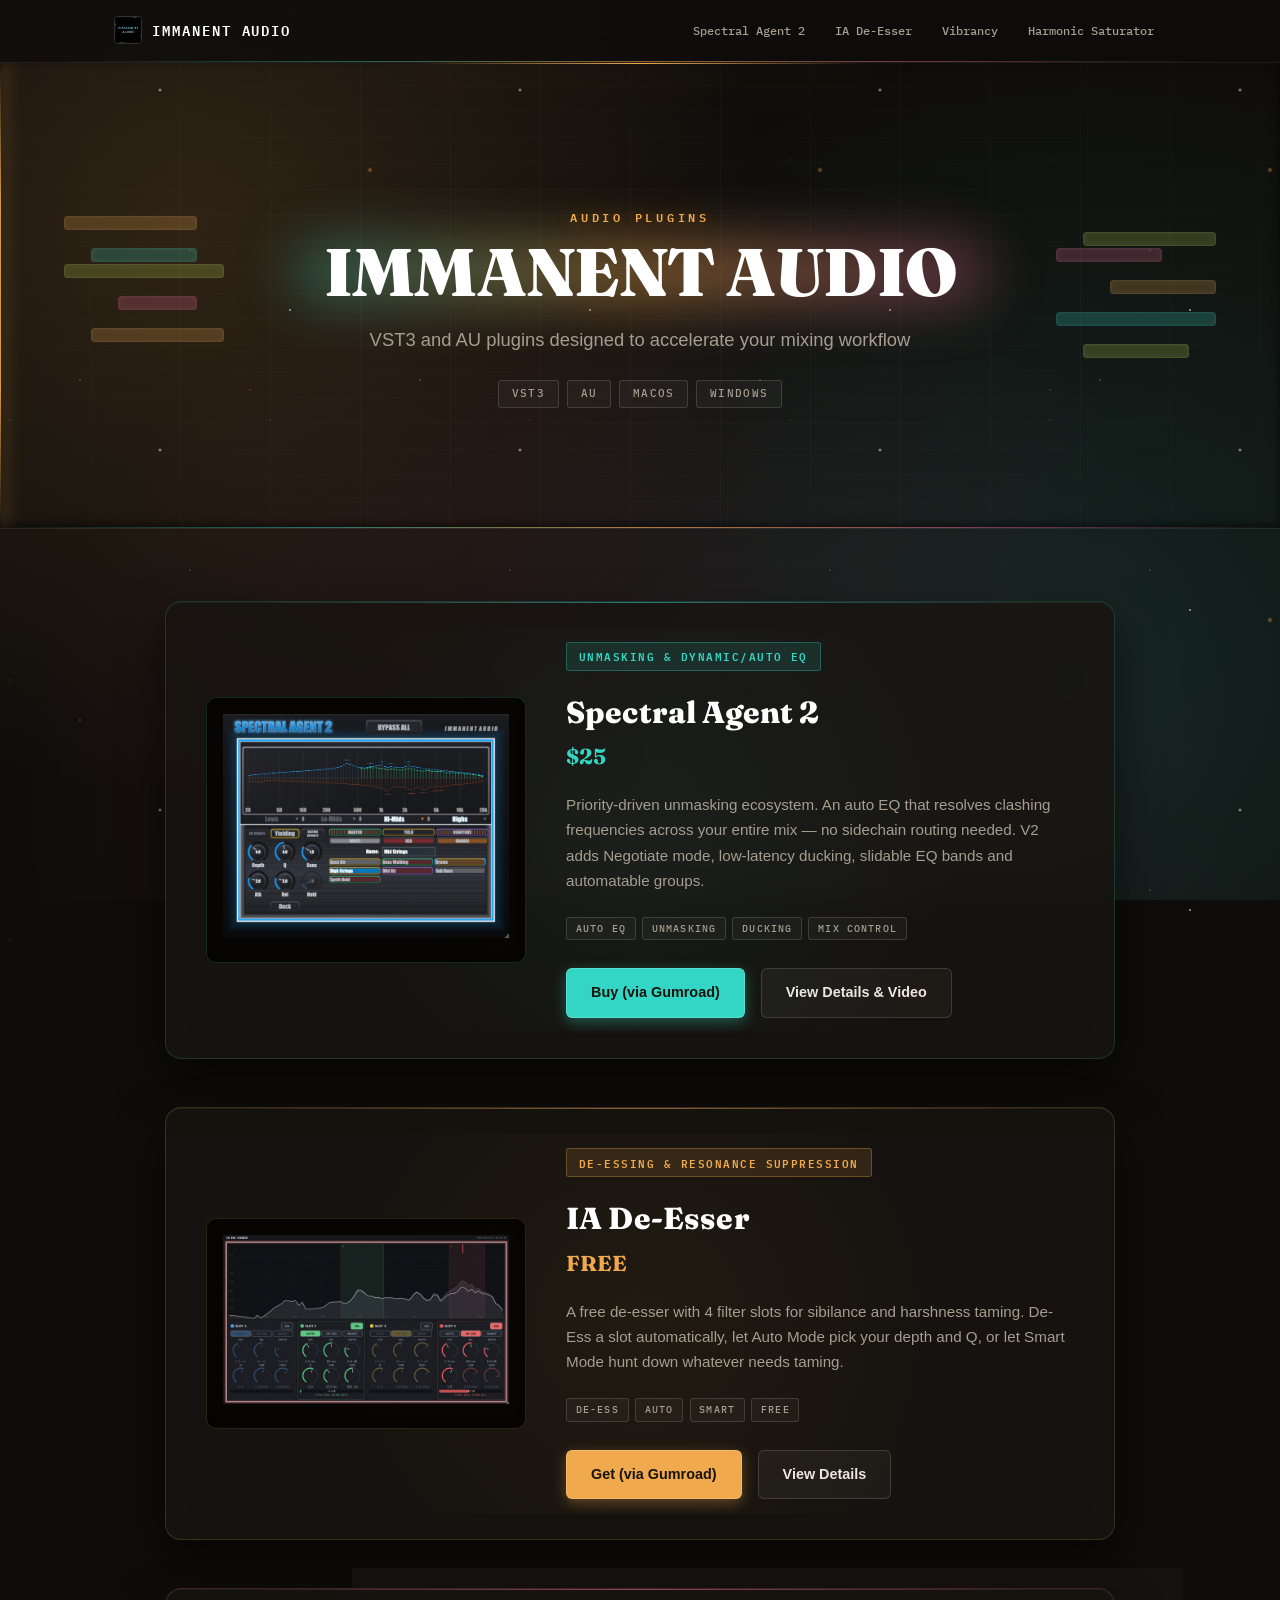
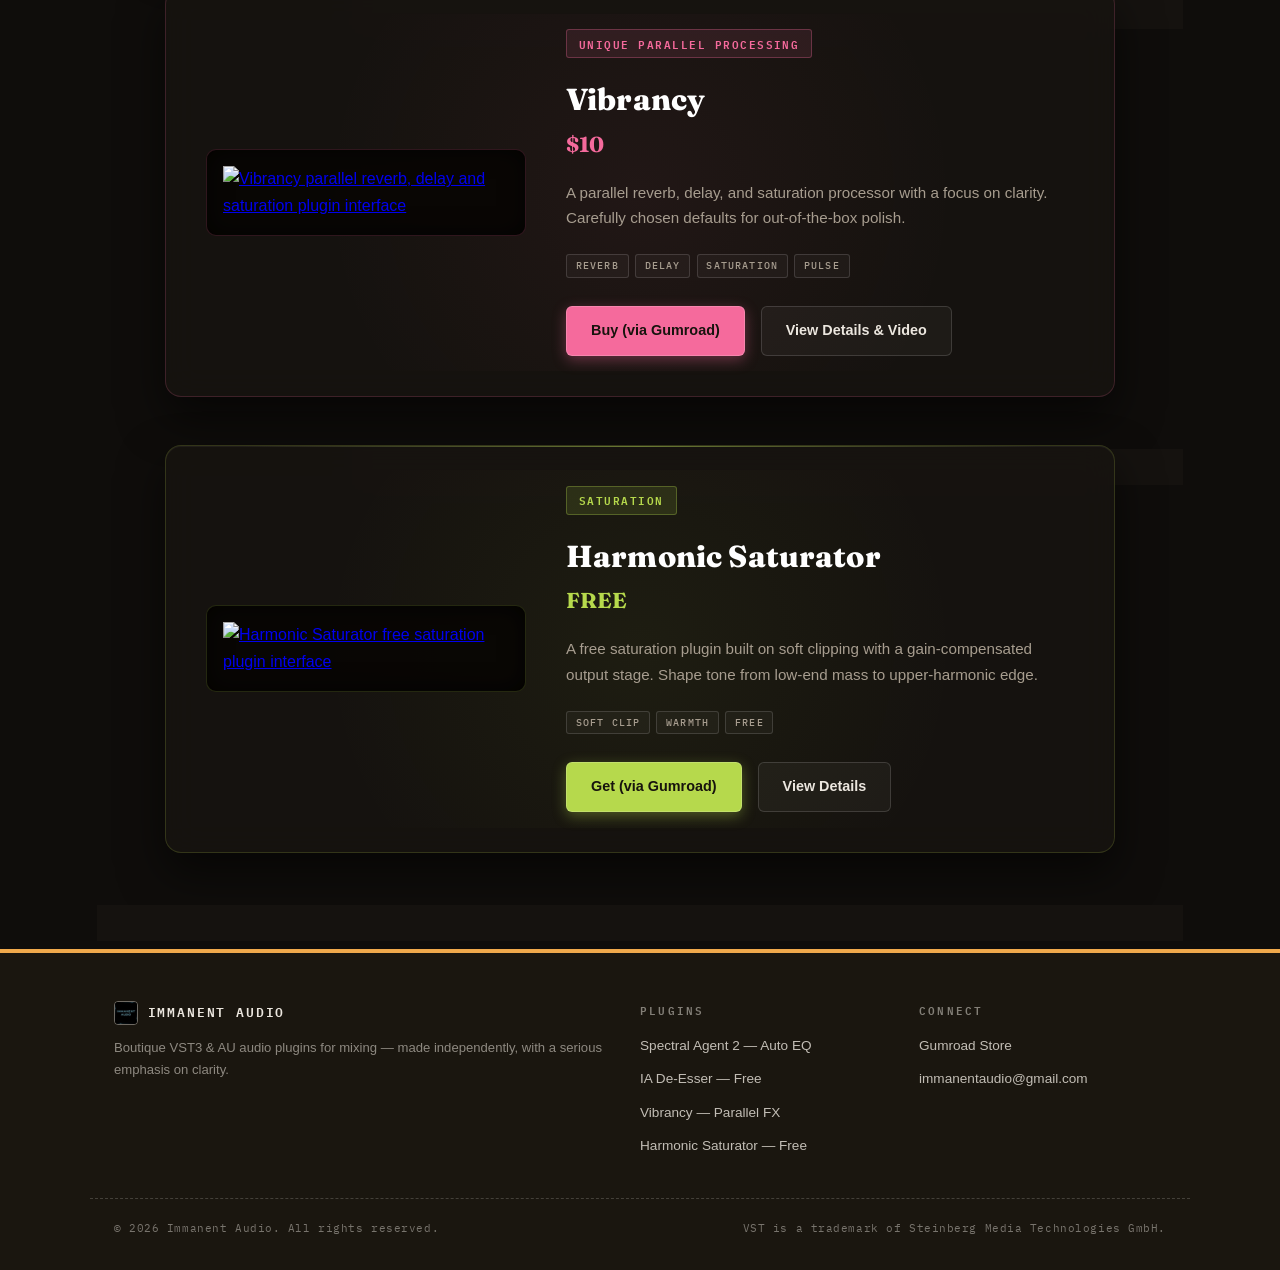
==== commit 1960ebc8: "Add Spectral Agent 2 and IA De-Esser Spectral Agent page updated for V2: new copy from the Gumroad l" ====
--- a/index.html
+++ b/index.html
@@ -6,7 +6,7 @@
 
     <!-- Primary SEO -->
     <title>Immanent Audio | VST3 &amp; AU Plugins for Mixing — Auto EQ, Parallel FX &amp; Free Saturation</title>
-    <meta name="description" content="Boutique audio plugins for mixing: Spectral Agent (auto EQ &amp; unmasking), Vibrancy (parallel reverb, delay &amp; saturation), and a free saturation plugin. VST3 &amp; AU for Mac and Windows.">
+    <meta name="description" content="Boutique audio plugins for mixing: Spectral Agent 2 (auto EQ &amp; unmasking), Vibrancy (parallel reverb, delay &amp; saturation), and a free saturation plugin. VST3 &amp; AU for Mac and Windows.">
     <link rel="canonical" href="https://immanentaudio.com/">
 
     <!-- Icons -->
@@ -20,11 +20,11 @@
     <meta property="og:title" content="Immanent Audio — VST3 & AU Plugins for Mixing">
     <meta property="og:description" content="Boutique audio plugins for mixing: auto EQ & unmasking, clarity-focused parallel FX, and a free saturation plugin. Mac & Windows.">
     <meta property="og:url" content="https://immanentaudio.com/">
-    <meta property="og:image" content="https://i.imgur.com/1nH8HRc.png">
+    <meta property="og:image" content="https://immanentaudio.com/spectral-agent/spectral-agent-2.jpg">
     <meta name="twitter:card" content="summary_large_image">
     <meta name="twitter:title" content="Immanent Audio — VST3 & AU Plugins for Mixing">
     <meta name="twitter:description" content="Auto EQ & unmasking, clarity-focused parallel FX, and a free saturation plugin. Mac & Windows.">
-    <meta name="twitter:image" content="https://i.imgur.com/1nH8HRc.png">
+    <meta name="twitter:image" content="https://immanentaudio.com/spectral-agent/spectral-agent-2.jpg">
 
     <!-- Fonts -->
     <link rel="preconnect" href="https://fonts.googleapis.com">
@@ -71,7 +71,8 @@
                 <span>Immanent Audio</span>
             </a>
             <ul class="nav-links">
-                <li><a href="/spectral-agent/">Spectral Agent</a></li>
+                <li><a href="/spectral-agent/">Spectral Agent 2</a></li>
+                <li><a href="/de-esser/">IA De-Esser</a></li>
                 <li><a href="/vibrancy/">Vibrancy</a></li>
                 <li><a href="/harmonic-saturator/">Harmonic Saturator</a></li>
             </ul>
@@ -122,29 +123,53 @@
     <main class="container">
         <section class="catalog" aria-label="Plugin catalog">
 
-            <!-- Plugin 1: Spectral Agent -->
+            <!-- Plugin 1: Spectral Agent 2 -->
             <article class="plugin-card card-teal">
                 <div class="plugin-image-wrapper">
-                    <a href="/spectral-agent/"><img src="https://i.imgur.com/1nH8HRc.png" alt="Spectral Agent auto EQ and unmasking plugin interface with frequency analyzer" class="plugin-screenshot" loading="lazy"></a>
+                    <a href="/spectral-agent/"><img src="/spectral-agent/spectral-agent-2.jpg" alt="Spectral Agent 2 auto EQ and unmasking plugin interface with frequency analyzer" class="plugin-screenshot" loading="lazy"></a>
                 </div>
                 <div class="plugin-info">
                     <span class="status-tag premium">Unmasking &amp; Dynamic/Auto EQ</span>
-                    <h2><a href="/spectral-agent/" style="color: inherit; text-decoration: none;">Spectral Agent</a></h2>
-                    <p class="price">$20</p>
-                    <p class="description">Priority-driven unmasking ecosystem. An auto EQ that resolves clashing frequencies across your entire mix — no sidechain routing needed. Supports up to 64 networked instances.</p>
+                    <h2><a href="/spectral-agent/" style="color: inherit; text-decoration: none;">Spectral Agent 2</a></h2>
+                    <p class="price">$25</p>
+                    <p class="description">Priority-driven unmasking ecosystem. An auto EQ that resolves clashing frequencies across your entire mix — no sidechain routing needed. V2 adds Negotiate mode, low-latency ducking, slidable EQ bands and automatable groups.</p>
                     <div class="mini-chips">
                         <span class="chip">Auto EQ</span>
                         <span class="chip">Unmasking</span>
+                        <span class="chip">Ducking</span>
                         <span class="chip">Mix Control</span>
                     </div>
                     <div class="card-actions">
-                        <a href="https://immanentaudio.gumroad.com/l/bejaxg" class="btn btn-primary" target="_blank" rel="noopener">Buy (via Gumroad)</a>
+                        <a href="https://immanentaudio.gumroad.com/l/ozydcb" class="btn btn-primary" target="_blank" rel="noopener">Buy (via Gumroad)</a>
                         <a href="/spectral-agent/" class="btn btn-secondary">View Details &amp; Video</a>
                     </div>
                 </div>
             </article>
 
-            <!-- Plugin 2: Vibrancy -->
+            <!-- Plugin 2: IA De-Esser -->
+            <article class="plugin-card">
+                <div class="plugin-image-wrapper">
+                    <a href="/de-esser/"><img src="/de-esser/ia-de-esser.jpg" alt="IA De-Esser plugin interface showing four filter slots and the spectrum analyzer" class="plugin-screenshot" loading="lazy"></a>
+                </div>
+                <div class="plugin-info">
+                    <span class="status-tag amber">De-Essing &amp; Resonance Suppression</span>
+                    <h2><a href="/de-esser/" style="color: inherit; text-decoration: none;">IA De-Esser</a></h2>
+                    <p class="price">FREE</p>
+                    <p class="description">A free de-esser with 4 filter slots for sibilance and harshness taming. De-Ess a slot automatically, let Auto Mode pick your depth and Q, or let Smart Mode hunt down whatever needs taming.</p>
+                    <div class="mini-chips">
+                        <span class="chip">De-Ess</span>
+                        <span class="chip">Auto</span>
+                        <span class="chip">Smart</span>
+                        <span class="chip">Free</span>
+                    </div>
+                    <div class="card-actions">
+                        <a href="https://immanentaudio.gumroad.com/l/hjuqeo" class="btn btn-primary" target="_blank" rel="noopener">Get (via Gumroad)</a>
+                        <a href="/de-esser/" class="btn btn-secondary">View Details</a>
+                    </div>
+                </div>
+            </article>
+
+            <!-- Plugin 3: Vibrancy -->
             <article class="plugin-card card-rose">
                 <div class="plugin-image-wrapper">
                     <a href="/vibrancy/"><img src="https://i.imgur.com/93QOcDf.png" alt="Vibrancy parallel reverb, delay and saturation plugin interface" class="plugin-screenshot" loading="lazy"></a>
@@ -167,7 +192,7 @@
                 </div>
             </article>
 
-            <!-- Plugin 3: Harmonic Saturator -->
+            <!-- Plugin 4: Harmonic Saturator -->
             <article class="plugin-card card-lime">
                 <div class="plugin-image-wrapper">
                     <a href="/harmonic-saturator/"><img src="https://i.imgur.com/b7U20cQ.jpeg" alt="Harmonic Saturator free saturation plugin interface" class="plugin-screenshot" loading="lazy"></a>
@@ -205,7 +230,8 @@
             <div>
                 <h4>Plugins</h4>
                 <ul>
-                    <li><a href="/spectral-agent/">Spectral Agent — Auto EQ</a></li>
+                    <li><a href="/spectral-agent/">Spectral Agent 2 — Auto EQ</a></li>
+                    <li><a href="/de-esser/">IA De-Esser — Free</a></li>
                     <li><a href="/vibrancy/">Vibrancy — Parallel FX</a></li>
                     <li><a href="/harmonic-saturator/">Harmonic Saturator — Free</a></li>
                 </ul>
--- a/style.css
+++ b/style.css
@@ -598,6 +598,7 @@
 .status-tag.premium  { background-color: rgba(51, 214, 196, 0.12); color: var(--teal); border: 1px solid rgba(51, 214, 196, 0.3); }
 .status-tag.free     { background-color: rgba(182, 217, 76, 0.12); color: var(--lime); border: 1px solid rgba(182, 217, 76, 0.3); }
 .status-tag.upcoming { background-color: rgba(245, 106, 156, 0.1); color: var(--rose); border: 1px solid rgba(245, 106, 156, 0.3); }
+.status-tag.amber    { background-color: rgba(240, 169, 76, 0.12); color: var(--amber); border: 1px solid rgba(240, 169, 76, 0.3); }
 
 .plugin-info h2, .plugin-info h3 {
     font-family: var(--serif);
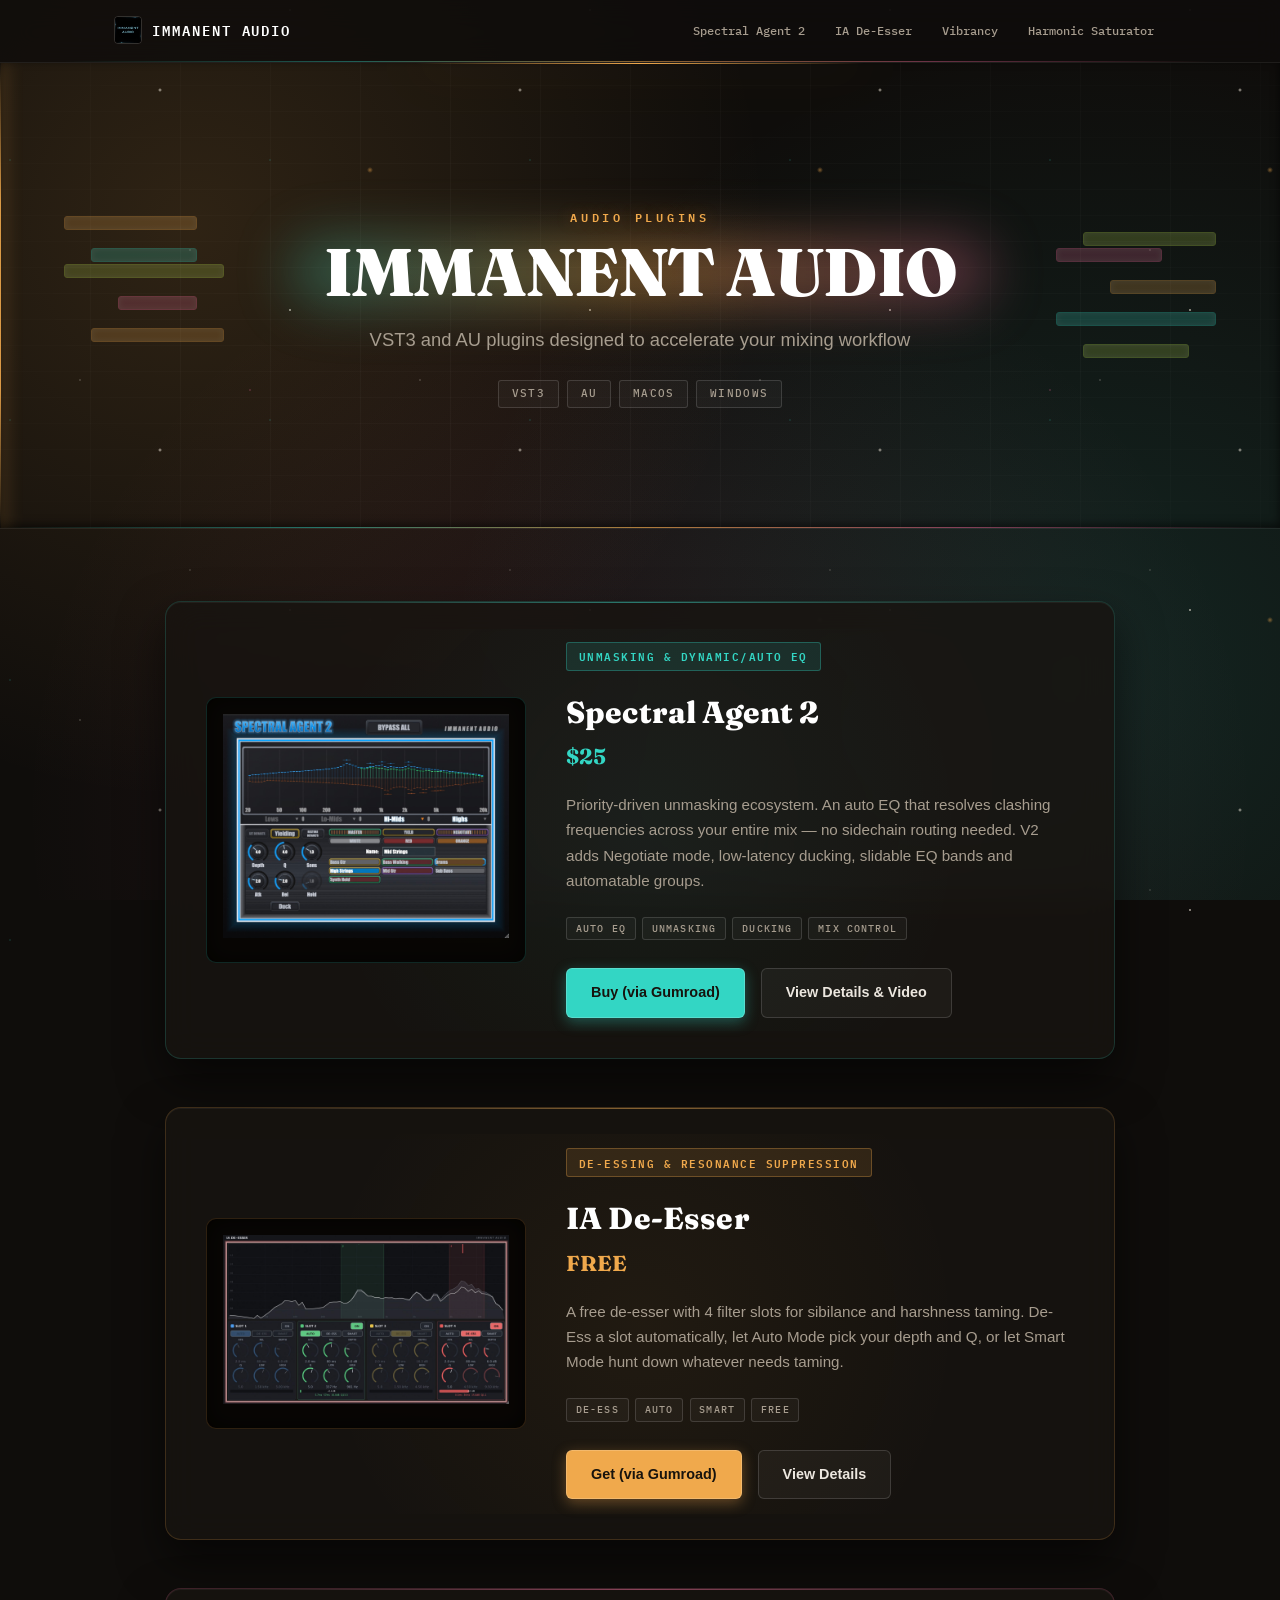
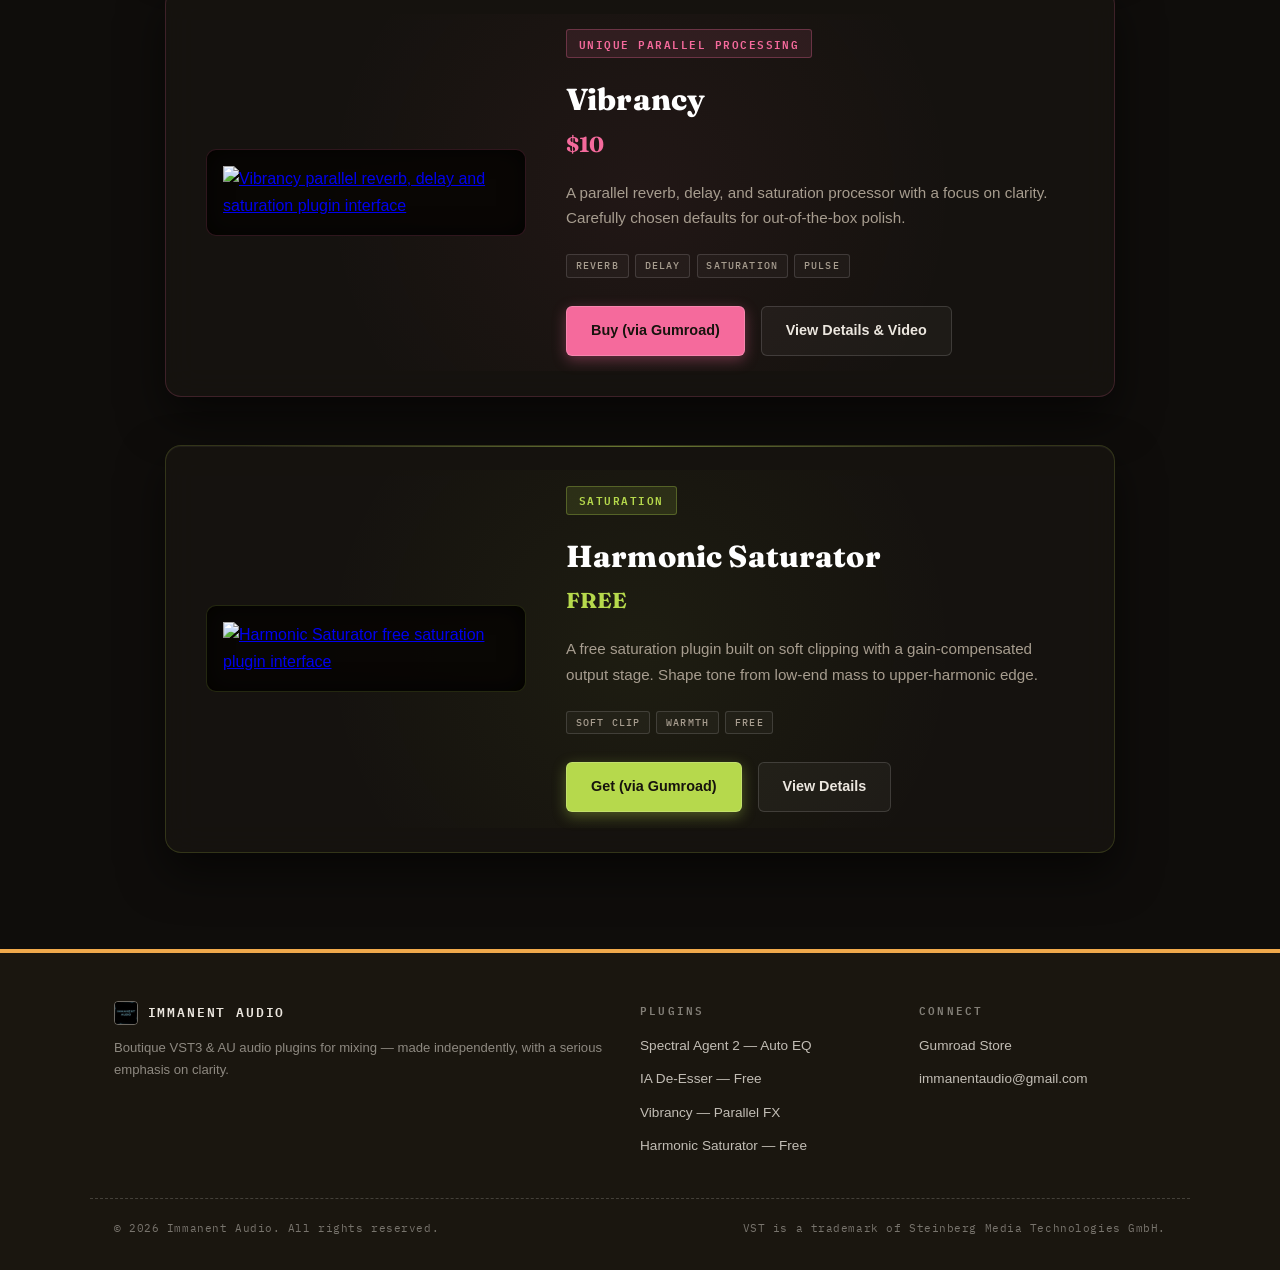
==== commit 32771b2c: "Make the homepage h1 proper-case so the brand name matches everywhere Google derives the site name s" ====
--- a/index.html
+++ b/index.html
@@ -108,7 +108,7 @@
 
         <div class="container hero-content">
             <span class="brand-tag">Audio Plugins</span>
-            <h1>IMMANENT AUDIO</h1>
+            <h1>Immanent Audio</h1>
             <p class="hero-tagline">VST3 and AU plugins designed to accelerate your mixing workflow</p>
             <div class="chip-row">
                 <span class="chip">VST3</span>
--- a/style.css
+++ b/style.css
@@ -408,6 +408,7 @@
 
 .hero h1 {
     font-family: var(--serif);
+    text-transform: uppercase;
     font-size: clamp(2.6rem, 7vw, 4.2rem);
     font-weight: 900;
     color: #ffffff;
@@ -805,8 +806,6 @@
     box-shadow: inset 0 1px 0 rgba(255, 255, 255, 0.05), 0 20px 45px rgba(0, 0, 0, 0.55);
     border-radius: 12px;
     padding: 1.5rem;
-    position: sticky;
-    top: 5rem;
     overflow: hidden;
 }
 
@@ -966,6 +965,388 @@
 }
 
 /* --------------------------------------------------------------
+   LIGHTBOX — click a product screenshot to see it full size
+   -------------------------------------------------------------- */
+.zoomable {
+    cursor: zoom-in;
+    position: relative;
+    display: block;
+    width: 100%;
+    background: none;
+    border: 0;
+    padding: 0;
+    margin-bottom: 1.25rem;
+    border-radius: 8px;
+}
+
+.zoomable .plugin-screenshot { margin-bottom: 0; }
+
+.zoomable:focus-visible {
+    outline: 2px solid var(--accent);
+    outline-offset: 3px;
+}
+
+.zoom-hint {
+    position: absolute;
+    right: 0.5rem;
+    bottom: 0.5rem;
+    font-family: var(--mono);
+    font-size: 0.6rem;
+    font-weight: 500;
+    text-transform: uppercase;
+    letter-spacing: 0.12em;
+    color: var(--text-main);
+    background: rgba(8, 6, 4, 0.78);
+    border: 1px solid rgba(var(--accent-rgb), 0.4);
+    border-radius: 4px;
+    padding: 0.25rem 0.5rem;
+    opacity: 0;
+    transition: opacity 0.25s ease;
+    pointer-events: none;
+}
+
+.zoomable:hover .zoom-hint,
+.zoomable:focus-visible .zoom-hint { opacity: 1; }
+
+/* Touch devices never hover, so keep the hint on screen. */
+@media (hover: none) {
+    .zoom-hint { opacity: 1; }
+}
+
+.lightbox {
+    position: fixed;
+    inset: 0;
+    z-index: 200;
+    display: flex;
+    align-items: center;
+    justify-content: center;
+    padding: 3.5rem 1.5rem 1.5rem 1.5rem;
+    background: rgba(8, 6, 4, 0.92);
+    backdrop-filter: blur(8px);
+    -webkit-backdrop-filter: blur(8px);
+    opacity: 0;
+    visibility: hidden;
+    transition: opacity 0.25s ease, visibility 0.25s ease;
+    cursor: zoom-out;
+}
+
+.lightbox.open { opacity: 1; visibility: visible; }
+
+.lightbox-scroll {
+    display: flex;
+    align-items: center;
+    justify-content: center;
+    /* Explicit box so the image's max-height: 100% has something to resolve against. */
+    width: 100%;
+    height: 100%;
+}
+
+/* Narrow screens: the image runs wider than the viewport and scrolls. */
+.lightbox.pannable { padding: 3.5rem 0 1.5rem 0; }
+
+.lightbox.pannable .lightbox-scroll {
+    overflow: auto;
+    -webkit-overflow-scrolling: touch;
+    justify-content: flex-start;
+    align-items: flex-start;
+}
+
+.lightbox.pannable img { max-height: none; flex: none; }
+
+.lightbox img {
+    max-width: min(1600px, 100%);
+    max-height: 100%;
+    width: auto;
+    height: auto;
+    object-fit: contain;
+    border: 1px solid rgba(var(--accent-rgb), 0.35);
+    border-radius: 10px;
+    box-shadow: 0 30px 70px rgba(0, 0, 0, 0.7);
+    background: rgba(8, 6, 4, 0.9);
+    transform: scale(0.96);
+    transition: transform 0.25s cubic-bezier(0.16, 1, 0.3, 1);
+    cursor: default;
+}
+
+.lightbox.open img { transform: scale(1); }
+
+.lightbox-close {
+    position: absolute;   /* the overlay never scrolls, so this stays put */
+    top: 1rem;
+    right: 1.25rem;
+    z-index: 1;
+    width: 2.5rem;
+    height: 2.5rem;
+    display: flex;
+    align-items: center;
+    justify-content: center;
+    font-family: var(--mono);
+    font-size: 1.4rem;
+    line-height: 1;
+    color: var(--text-main);
+    background: rgba(24, 20, 16, 0.9);
+    border: 1px solid rgba(var(--accent-rgb), 0.35);
+    border-radius: 50%;
+    cursor: pointer;
+    transition: color 0.2s ease, border-color 0.2s ease;
+}
+
+.lightbox-close:hover { color: var(--accent); border-color: var(--accent); }
+
+/* --------------------------------------------------------------
+   SIDEBAR — purchase card + reviews travel together as one sticky unit
+   -------------------------------------------------------------- */
+.sidebar-sticky {
+    display: grid;
+    gap: 1.5rem;
+    align-content: start;
+}
+
+@media (min-width: 768px) {
+    .sidebar-sticky {
+        position: sticky;
+        top: 5rem;
+        /* Card + reviews can outgrow the viewport, and a sticky block taller
+           than the screen strands its own bottom off-screen. Cap it and let
+           the overflow scroll inside instead. */
+        max-height: calc(100vh - 6.5rem);
+        overflow-y: auto;
+        overscroll-behavior: contain;
+        /* Breathing room so the card's drop shadow isn't clipped by the
+           scroll box; pulled back out with the negative margin. */
+        padding: 0.35rem 0.6rem 1rem;
+        margin: -0.35rem -0.6rem 0;
+        scrollbar-width: thin;
+        scrollbar-color: rgba(var(--accent-rgb), 0.3) transparent;
+    }
+
+    .sidebar-sticky::-webkit-scrollbar { width: 6px; }
+    .sidebar-sticky::-webkit-scrollbar-track { background: transparent; }
+    .sidebar-sticky::-webkit-scrollbar-thumb {
+        background: rgba(var(--accent-rgb), 0.28);
+        border-radius: 3px;
+    }
+    .sidebar-sticky:hover::-webkit-scrollbar-thumb { background: rgba(var(--accent-rgb), 0.45); }
+}
+
+/* Reviews sit in a ~400px column here, so everything tightens up a step. */
+.sidebar-reviews { margin-bottom: 0; }
+
+.sidebar-reviews h2 {
+    font-size: 1.05rem;
+    margin: 0 0 0.8rem 0;
+    padding-bottom: 0.4rem;
+}
+
+.sidebar-reviews .review-summary { margin-bottom: 0.9rem; gap: 0.45rem; }
+.sidebar-reviews .review-average { font-size: 1.1rem; }
+.sidebar-reviews .review-count { font-size: 0.62rem; }
+.sidebar-reviews .review-stars { font-size: 0.85rem; }
+.sidebar-reviews .review-list { gap: 0.7rem; }
+
+.sidebar-reviews .review-card { padding: 0.85rem 0.95rem; border-radius: 8px; }
+.sidebar-reviews .review-head { gap: 0.4rem; margin-bottom: 0.5rem; }
+.sidebar-reviews .review-name { font-size: 0.7rem; }
+.sidebar-reviews .review-date { font-size: 0.6rem; }
+.sidebar-reviews .review-body { font-size: 0.85rem; line-height: 1.55; }
+.sidebar-reviews .review-reply { margin-top: 0.7rem; padding-left: 0.7rem; }
+.sidebar-reviews .review-reply p { font-size: 0.78rem; }
+
+/* One 300-word review shouldn't push everything else out of the column. */
+.review-body.is-clamped {
+    display: -webkit-box;
+    -webkit-line-clamp: 5;
+    -webkit-box-orient: vertical;
+    overflow: hidden;
+}
+
+.review-more {
+    display: inline-block;
+    margin-top: 0.5rem;
+    padding: 0;
+    background: none;
+    border: 0;
+    font-family: var(--mono);
+    font-size: 0.65rem;
+    letter-spacing: 0.07em;
+    text-transform: uppercase;
+    color: var(--accent);
+    cursor: pointer;
+    opacity: 0.85;
+    transition: opacity 0.15s ease;
+}
+
+.review-more:hover { opacity: 1; text-decoration: underline; }
+
+/* --------------------------------------------------------------
+   REVIEWS — Gumroad reviews pulled in daily, rendered by reviews.js
+   -------------------------------------------------------------- */
+.review-summary {
+    display: flex;
+    align-items: baseline;
+    flex-wrap: wrap;
+    gap: 0.6rem;
+    margin-bottom: 1.5rem;
+}
+
+.review-average {
+    font-family: var(--serif);
+    font-size: 1.3rem;
+    font-weight: 700;
+    color: #ffffff;
+    line-height: 1;
+}
+
+.review-count {
+    font-family: var(--mono);
+    font-size: 0.72rem;
+    letter-spacing: 0.06em;
+    text-transform: uppercase;
+    color: var(--text-faint);
+}
+
+.review-stars {
+    letter-spacing: 0.1em;
+    font-size: 0.95rem;
+    line-height: 1;
+    color: var(--accent);
+    white-space: nowrap;
+}
+
+.review-star.is-empty { color: rgba(var(--accent-rgb), 0.22); }
+
+.review-list {
+    display: grid;
+    gap: 1rem;
+}
+
+.review-card {
+    background: var(--bg-raised);
+    border: 1px solid rgba(255, 255, 255, 0.07);
+    border-left: 2px solid rgba(var(--accent-rgb), 0.45);
+    border-radius: 10px;
+    padding: 1.15rem 1.25rem;
+}
+
+.review-head {
+    display: flex;
+    align-items: center;
+    flex-wrap: wrap;
+    gap: 0.55rem;
+    margin-bottom: 0.6rem;
+}
+
+.review-name {
+    font-family: var(--mono);
+    font-size: 0.78rem;
+    color: var(--text-muted);
+}
+
+.review-badge {
+    font-family: var(--mono);
+    font-size: 0.6rem;
+    letter-spacing: 0.09em;
+    text-transform: uppercase;
+    color: var(--accent);
+    border: 1px solid rgba(var(--accent-rgb), 0.35);
+    background: rgba(var(--accent-rgb), 0.09);
+    border-radius: 999px;
+    padding: 0.15rem 0.5rem;
+}
+
+.review-date {
+    font-family: var(--mono);
+    font-size: 0.66rem;
+    color: var(--text-faint);
+    margin-left: auto;
+}
+
+.review-body {
+    color: var(--text-main);
+    font-size: 0.95rem;
+    line-height: 1.65;
+    margin: 0;
+}
+
+.review-reply {
+    margin-top: 0.9rem;
+    padding-left: 0.9rem;
+    border-left: 1px solid rgba(255, 255, 255, 0.1);
+}
+
+.review-reply-label {
+    display: block;
+    font-family: var(--mono);
+    font-size: 0.6rem;
+    letter-spacing: 0.09em;
+    text-transform: uppercase;
+    color: var(--text-faint);
+    margin-bottom: 0.3rem;
+}
+
+.review-reply p {
+    margin: 0;
+    color: var(--text-muted);
+    font-size: 0.88rem;
+    line-height: 1.6;
+}
+
+@media (max-width: 560px) {
+    .review-date { margin-left: 0; width: 100%; }
+}
+
+/* --------------------------------------------------------------
+   MOBILE BUY BAR — built by buy-bar.js, phones only
+   -------------------------------------------------------------- */
+.buy-bar {
+    position: fixed;
+    left: 0;
+    right: 0;
+    bottom: 0;
+    z-index: 60;
+    display: flex;
+    align-items: center;
+    gap: 0.9rem;
+    padding: 0.7rem 1rem calc(0.7rem + env(safe-area-inset-bottom, 0px));
+    background: rgba(15, 13, 11, 0.93);
+    backdrop-filter: blur(14px);
+    -webkit-backdrop-filter: blur(14px);
+    border-top: 1px solid rgba(var(--accent-rgb), 0.28);
+    box-shadow: 0 -8px 28px rgba(0, 0, 0, 0.5);
+    transform: translateY(0);
+    transition: transform 0.25s ease;
+}
+
+.buy-bar.is-hidden { transform: translateY(110%); }
+
+.buy-bar-price {
+    font-family: var(--serif);
+    font-size: 1.25rem;
+    font-weight: 700;
+    color: #ffffff;
+    line-height: 1;
+    white-space: nowrap;
+}
+
+.buy-bar .cta-button {
+    flex: 1;
+    margin: 0;
+    padding: 0.7rem 1rem;
+    font-size: 0.82rem;
+    text-align: center;
+    white-space: nowrap;
+}
+
+/* Keep the bar from sitting on top of the footer's last line. */
+body.has-buy-bar .site-footer {
+    padding-bottom: calc(4.5rem + env(safe-area-inset-bottom, 0px));
+}
+
+@media (min-width: 768px) {
+    .buy-bar { display: none; }
+}
+
+/* --------------------------------------------------------------
    ACCESSIBILITY — respect users who turn animations off
    -------------------------------------------------------------- */
 @media (prefers-reduced-motion: reduce) {
@@ -973,6 +1354,8 @@
     .playhead, .hero h1::before {
         animation: none;
     }
+    .lightbox, .lightbox img, .zoom-hint { transition: none; }
+    .buy-bar { transition: none; }
     .playhead { display: none; }
     .midi-note { transition: none; }
     html { scroll-behavior: auto; }
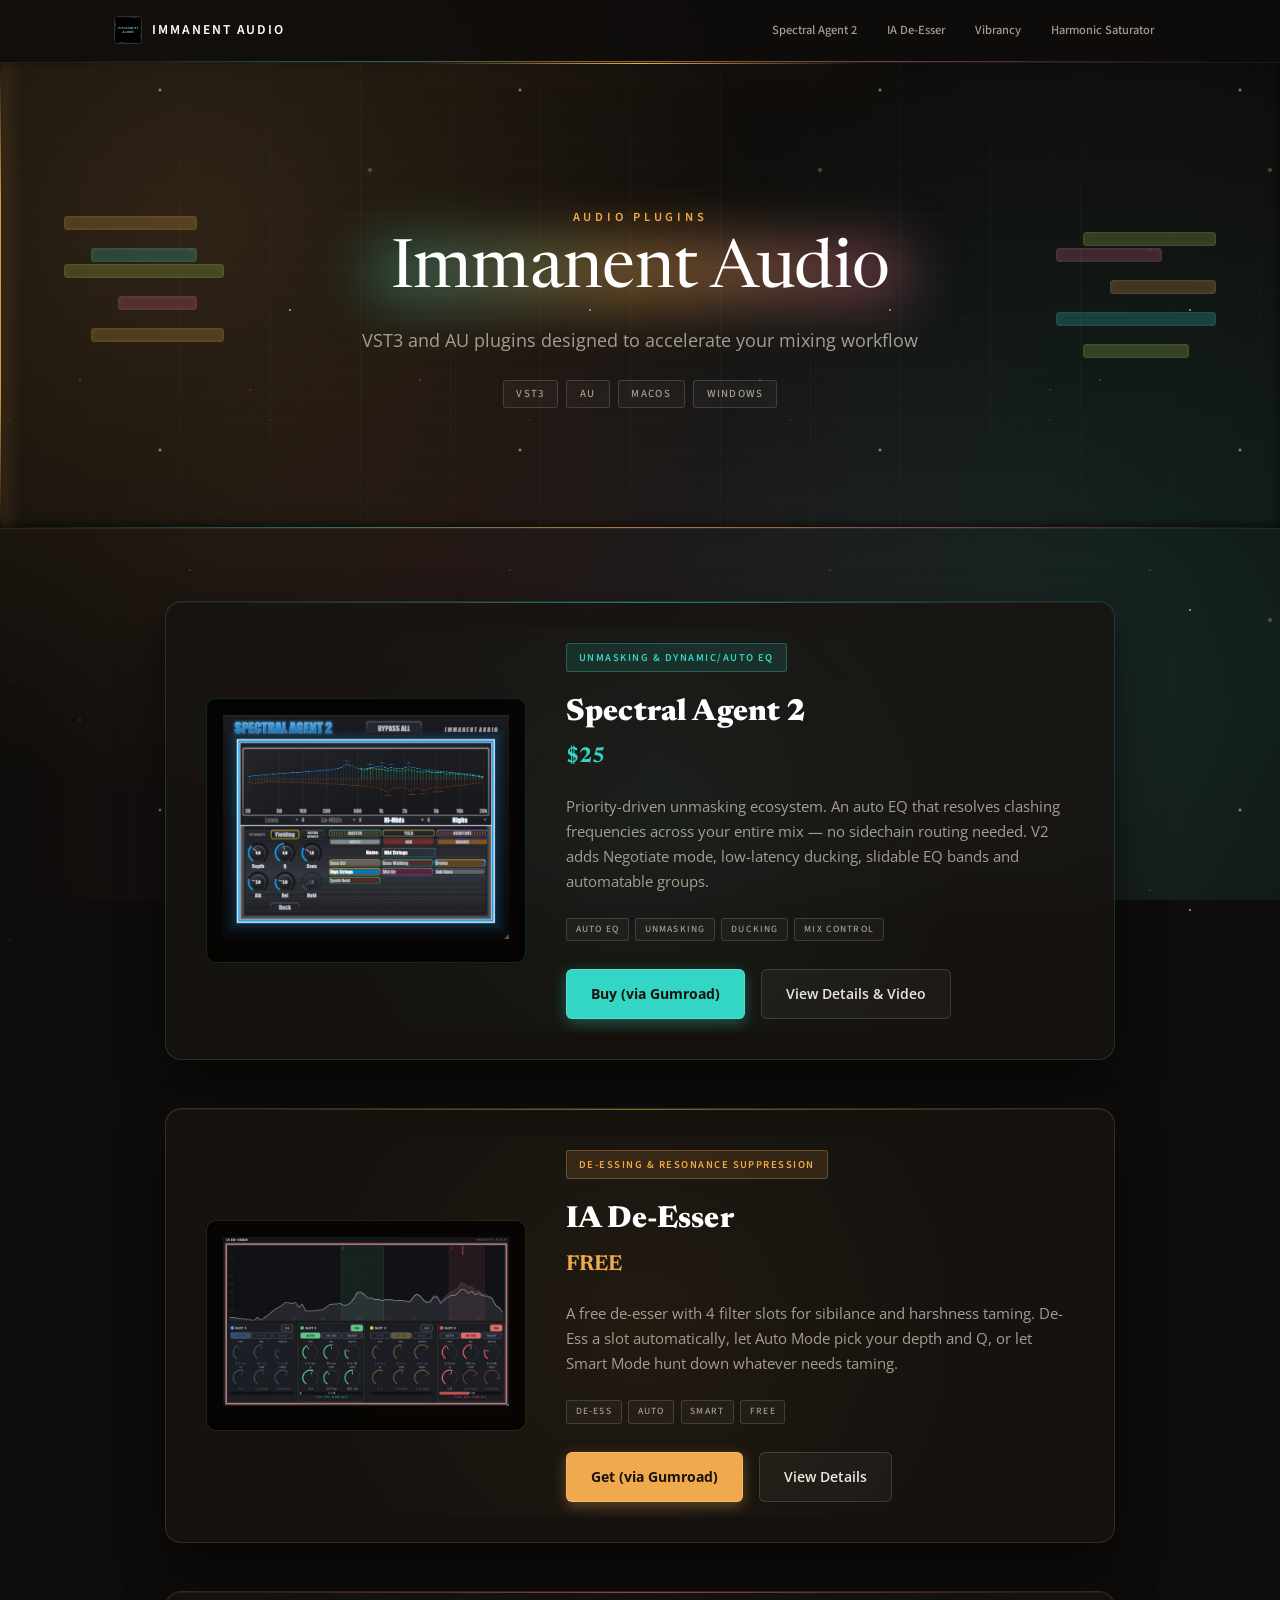
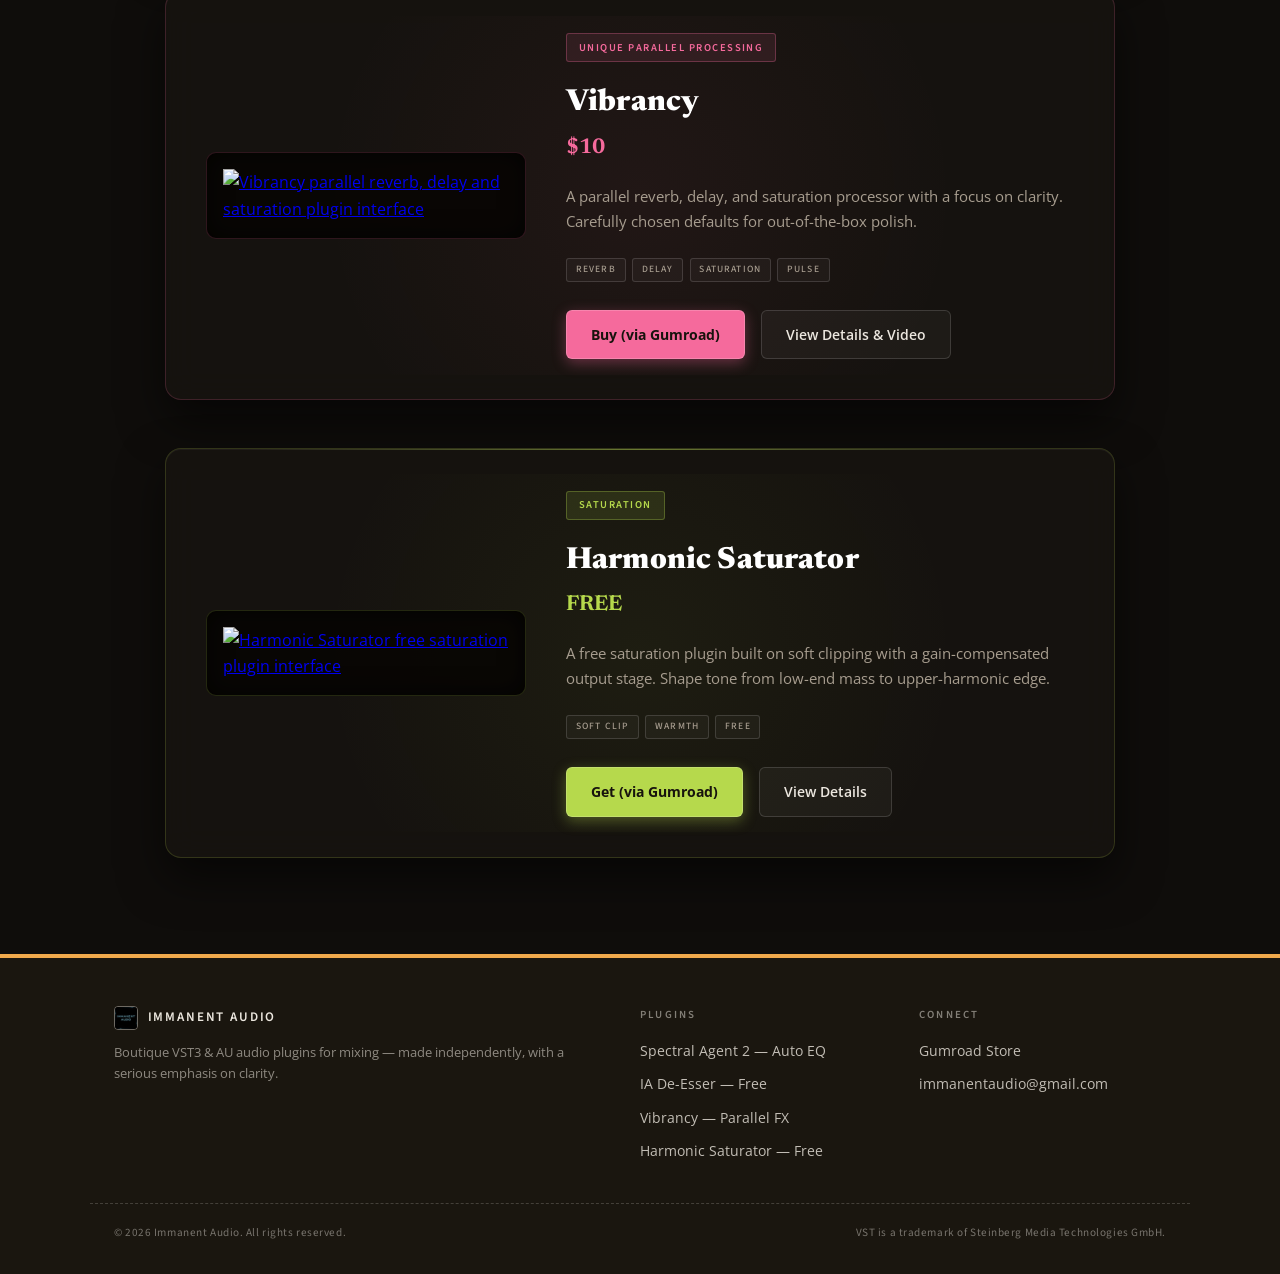
==== commit ec577650: "Retype the site: Newsreader, Source Sans 3, Open Sans Fraunces read as squiggly at display sizes, an" ====
--- a/index.html
+++ b/index.html
@@ -29,7 +29,7 @@
     <!-- Fonts -->
     <link rel="preconnect" href="https://fonts.googleapis.com">
     <link rel="preconnect" href="https://fonts.gstatic.com" crossorigin>
-    <link href="https://fonts.googleapis.com/css2?family=Fraunces:opsz,wght@9..144,600;9..144,700;9..144,800;9..144,900&family=IBM+Plex+Mono:wght@400;500;600&display=swap" rel="stylesheet">
+    <link href="https://fonts.googleapis.com/css2?family=Newsreader:opsz,wght@6..72,400;6..72,500;6..72,600;6..72,700;6..72,800&family=Open+Sans:ital,wght@0,400;0,600;0,700;1,400&family=Source+Sans+3:wght@400;500;600;700&display=swap" rel="stylesheet">
 
     <link rel="stylesheet" href="/style.css">
 
--- a/style.css
+++ b/style.css
@@ -5,7 +5,7 @@
    Direction: dark studio-at-night. Warm charcoal, glowing accents,
    an animated DAW timeline hero. Jewel-tone accents (amber / teal /
    rose / lime) instead of the old purple-neon. The nav + footer keep
-   their clean mono-type treatment, recolored for the dark theme.
+   their clean letterspaced-caps treatment, recolored for the dark theme.
    ============================================================== */
 
 :root {
@@ -26,9 +26,13 @@
     --accent-rgb: 240, 169, 76;
     --accent-soft: rgba(240, 169, 76, 0.15);
 
-    --serif: "Fraunces", Georgia, "Times New Roman", serif;
-    --mono: "IBM Plex Mono", ui-monospace, "SF Mono", Menlo, monospace;
-    --sans: -apple-system, BlinkMacSystemFont, "Segoe UI", Roboto, Helvetica, Arial, sans-serif;
+    /* Three type roles. --label is the small letterspaced-caps role
+       (kickers, chips, badges, the review count). It used to be a
+       monospace face, which read as a terminal readout; a humanist
+       sans keeps the structure without the digital connotation. */
+    --serif: "Newsreader", Georgia, "Times New Roman", serif;
+    --label: "Source Sans 3", -apple-system, BlinkMacSystemFont, "Segoe UI", Roboto, Helvetica, Arial, sans-serif;
+    --sans: "Open Sans", -apple-system, BlinkMacSystemFont, "Segoe UI", Roboto, Helvetica, Arial, sans-serif;
 }
 
 * { box-sizing: border-box; margin: 0; padding: 0; }
@@ -140,7 +144,7 @@
     gap: 0.65rem;
     text-decoration: none;
     color: #ffffff;
-    font-family: var(--mono);
+    font-family: var(--label);
     font-weight: 600;
     letter-spacing: 0.14em;
     font-size: 0.85rem;
@@ -168,7 +172,7 @@
     display: block;
     color: var(--text-muted);
     text-decoration: none;
-    font-family: var(--mono);
+    font-family: var(--label);
     font-size: 0.78rem;
     font-weight: 500;
     padding: 0.4rem 0.7rem;
@@ -215,7 +219,7 @@
 
 .section-kicker {
     display: block;
-    font-family: var(--mono);
+    font-family: var(--label);
     font-size: 0.72rem;
     font-weight: 600;
     letter-spacing: 0.28em;
@@ -397,7 +401,7 @@
 .brand-tag {
     display: block;
     color: var(--amber);
-    font-family: var(--mono);
+    font-family: var(--label);
     font-weight: 600;
     letter-spacing: 0.3em;
     font-size: 0.78rem;
@@ -408,9 +412,8 @@
 
 .hero h1 {
     font-family: var(--serif);
-    text-transform: uppercase;
     font-size: clamp(2.6rem, 7vw, 4.2rem);
-    font-weight: 900;
+    font-weight: 400;
     color: #ffffff;
     margin: 0 auto 1.1rem auto;
     letter-spacing: -0.01em;
@@ -458,7 +461,7 @@
 }
 
 .chip {
-    font-family: var(--mono);
+    font-family: var(--label);
     font-size: 0.68rem;
     font-weight: 500;
     letter-spacing: 0.12em;
@@ -545,7 +548,7 @@
     position: absolute;
     top: 1.2rem;
     right: 1.4rem;
-    font-family: var(--mono);
+    font-family: var(--label);
     font-size: 0.72rem;
     font-weight: 600;
     letter-spacing: 0.15em;
@@ -586,7 +589,7 @@
 .status-tag {
     display: inline-block;
     width: fit-content;
-    font-family: var(--mono);
+    font-family: var(--label);
     font-size: 0.66rem;
     font-weight: 600;
     text-transform: uppercase;
@@ -700,7 +703,7 @@
 .product-hero .container-wide { position: relative; z-index: 2; padding-top: 0; padding-bottom: 0; }
 
 .breadcrumbs {
-    font-family: var(--mono);
+    font-family: var(--label);
     font-size: 0.72rem;
     letter-spacing: 0.06em;
     text-transform: uppercase;
@@ -715,7 +718,7 @@
 .product-hero h1 {
     font-family: var(--serif);
     font-size: 2.7rem;
-    font-weight: 900;
+    font-weight: 400;
     letter-spacing: -0.015em;
     margin: 0 0 0.35rem 0;
     color: #ffffff;
@@ -738,6 +741,10 @@
     gap: 2.5rem;
 }
 
+/* Grid items refuse to shrink under their widest content unless told to, and
+   one wide table inside would otherwise stretch the whole page sideways. */
+.grid-container > * { min-width: 0; }
+
 @media (min-width: 768px) {
     .grid-container { grid-template-columns: 3fr 2fr; }
 }
@@ -745,7 +752,7 @@
 .product-section { margin-bottom: 2.5rem; }
 
 .product-section > p { color: var(--text-main); margin-bottom: 1rem; }
-.product-section .muted { color: var(--text-faint); font-family: var(--mono); font-size: 0.8rem; }
+.product-section .muted { color: var(--text-faint); font-family: var(--label); font-size: 0.8rem; }
 
 .product-section h2 {
     font-family: var(--serif);
@@ -805,9 +812,13 @@
     border: 1px solid rgba(var(--accent-rgb), 0.24);
     box-shadow: inset 0 1px 0 rgba(255, 255, 255, 0.05), 0 20px 45px rgba(0, 0, 0, 0.55);
     border-radius: 12px;
-    padding: 1.5rem;
+    padding: 1.2rem;
     overflow: hidden;
 }
+
+/* The card shares the sticky column with the reviews, so it doesn't get to
+   keep trailing space the reviews could be using. */
+.sidebar-card > :last-child { margin-bottom: 0; }
 
 .sidebar-card::before {
     content: '';
@@ -824,22 +835,66 @@
     max-height: none;
     border: 1px solid var(--hairline-bright);
     border-radius: 8px;
-    margin-bottom: 1.25rem;
+    margin-bottom: 0.9rem;
     display: block;
     background: rgba(8, 6, 4, 0.9);
 }
 
+.sidebar-buy-row {
+    display: flex;
+    align-items: baseline;
+    justify-content: space-between;
+    gap: 0.9rem;
+    margin-bottom: 0.7rem;
+}
+
+.sidebar-buy-row .sidebar-price { margin-bottom: 0; }
+
+.sidebar-guide {
+    display: inline-flex;
+    align-items: center;
+    gap: 0.4rem;
+    font-family: var(--label);
+    font-size: 0.68rem;
+    font-weight: 500;
+    letter-spacing: 0.1em;
+    text-transform: uppercase;
+    white-space: nowrap;
+}
+
+.sidebar-guide a { color: var(--accent); text-decoration: none; }
+.sidebar-guide a:hover { text-decoration: underline; }
+
+/* On the guide itself the label is where you already are. */
+.sidebar-guide .is-current { color: var(--text-faint); }
+
+.sidebar-guide-dl {
+    display: inline-flex;
+    align-items: center;
+    padding: 0.2rem;
+    border: 1px solid rgba(var(--accent-rgb), 0.4);
+    border-radius: 4px;
+    color: var(--accent);
+    transition: background-color 0.2s ease, border-color 0.2s ease;
+}
+
+.sidebar-guide-dl:hover {
+    background: rgba(var(--accent-rgb), 0.12);
+    border-color: var(--accent);
+    text-decoration: none;
+}
+
 .sidebar-price {
-    margin: 0 0 1rem 0;
+    margin: 0 0 0.7rem 0;
     font-family: var(--serif);
-    font-size: 1.6rem;
+    font-size: 1.45rem;
     font-weight: 800;
     color: #ffffff;
 }
 
 .sidebar-price small {
     display: block;
-    font-family: var(--mono);
+    font-family: var(--label);
     font-size: 0.68rem;
     font-weight: 500;
     color: var(--text-faint);
@@ -910,7 +965,7 @@
     align-items: center;
     gap: 0.6rem;
     color: #ece7df;
-    font-family: var(--mono);
+    font-family: var(--label);
     font-weight: 600;
     letter-spacing: 0.14em;
     font-size: 0.82rem;
@@ -929,7 +984,7 @@
 
 .footer-grid h4 {
     color: rgba(236, 231, 223, 0.5);
-    font-family: var(--mono);
+    font-family: var(--label);
     font-size: 0.68rem;
     font-weight: 600;
     text-transform: uppercase;
@@ -959,7 +1014,7 @@
     flex-wrap: wrap;
     gap: 0.5rem;
     color: rgba(236, 231, 223, 0.45);
-    font-family: var(--mono);
+    font-family: var(--label);
     font-size: 0.7rem;
     letter-spacing: 0.05em;
 }
@@ -975,7 +1030,7 @@
     background: none;
     border: 0;
     padding: 0;
-    margin-bottom: 1.25rem;
+    margin-bottom: 0.9rem;
     border-radius: 8px;
 }
 
@@ -990,7 +1045,7 @@
     position: absolute;
     right: 0.5rem;
     bottom: 0.5rem;
-    font-family: var(--mono);
+    font-family: var(--label);
     font-size: 0.6rem;
     font-weight: 500;
     text-transform: uppercase;
@@ -1080,7 +1135,7 @@
     display: flex;
     align-items: center;
     justify-content: center;
-    font-family: var(--mono);
+    font-family: var(--label);
     font-size: 1.4rem;
     line-height: 1;
     color: var(--text-main);
@@ -1097,62 +1152,90 @@
    SIDEBAR — purchase card + reviews travel together as one sticky unit
    -------------------------------------------------------------- */
 .sidebar-sticky {
-    display: grid;
-    gap: 1.5rem;
-    align-content: start;
+    display: flex;
+    flex-direction: column;
+    gap: 1.1rem;
 }
 
 @media (min-width: 768px) {
     .sidebar-sticky {
         position: sticky;
-        top: 5rem;
-        /* Card + reviews can outgrow the viewport, and a sticky block taller
-           than the screen strands its own bottom off-screen. Cap it and let
-           the overflow scroll inside instead. */
-        max-height: calc(100vh - 6.5rem);
+        top: 4.5rem;
+        /* Card + reviews (or the contents list) can outgrow the viewport, and a
+           sticky block taller than the screen strands its own bottom off-screen.
+           Cap it to the screen and scroll the whole column as one unit: a single
+           full-height scrollbar for the floating block, rather than a short one
+           buried in a list inside it, which reads as the list ending there. */
+        max-height: calc(100vh - 5.6rem);
         overflow-y: auto;
-        overscroll-behavior: contain;
-        /* Breathing room so the card's drop shadow isn't clipped by the
-           scroll box; pulled back out with the negative margin. */
-        padding: 0.35rem 0.6rem 1rem;
-        margin: -0.35rem -0.6rem 0;
-        scrollbar-width: thin;
-        scrollbar-color: rgba(var(--accent-rgb), 0.3) transparent;
+        overflow-x: hidden;
+        /* Side padding (pulled back out by the margin) keeps the card's drop
+           shadow clear of the scroll container's edges, which would otherwise
+           clip it, and holds the scrollbar just off the card. The bottom
+           padding is the column's own breathing room at the end of the scroll. */
+        padding: 0.4rem 0.65rem 1.5rem;
+        margin: -0.4rem -0.65rem 0;
     }
 
-    .sidebar-sticky::-webkit-scrollbar { width: 6px; }
-    .sidebar-sticky::-webkit-scrollbar-track { background: transparent; }
+    /* Nothing inside the column scrolls on its own - the column does. */
+    .sidebar-sticky > * { flex: 0 0 auto; }
+
+    /* Always drawn, in the accent, so it is obvious there is more below.
+       No scrollbar-width/-color here on purpose: setting the standard
+       properties makes Chrome ignore the ::-webkit-scrollbar rules and fall
+       back to the macOS overlay scrollbar, which only appears mid-scroll -
+       the very thing that made the contents look like they stopped short. */
+    .sidebar-sticky::-webkit-scrollbar { width: 9px; }
+    .sidebar-sticky::-webkit-scrollbar-track {
+        background: rgba(255, 255, 255, 0.06);
+        border-radius: 5px;
+    }
     .sidebar-sticky::-webkit-scrollbar-thumb {
-        background: rgba(var(--accent-rgb), 0.28);
-        border-radius: 3px;
+        background: rgba(var(--accent-rgb), 0.5);
+        border-radius: 5px;
     }
-    .sidebar-sticky:hover::-webkit-scrollbar-thumb { background: rgba(var(--accent-rgb), 0.45); }
+    .sidebar-sticky:hover::-webkit-scrollbar-thumb {
+        background: rgba(var(--accent-rgb), 0.7);
+    }
+
+    /* The column is capped to the screen, so on a page whose left column is
+       short it stops well above the footer with dead space under it. Bring the
+       footer up to meet the column instead of stretching the column past the
+       screen, which would strand its own bottom off-view. */
+    main:has(.sidebar-sticky) { padding-bottom: 0; }
+    main:has(.sidebar-sticky) + .site-footer { margin-top: 0; }
 }
 
 /* Reviews sit in a ~400px column here, so everything tightens up a step. */
 .sidebar-reviews { margin-bottom: 0; }
 
 .sidebar-reviews h2 {
-    font-size: 1.05rem;
-    margin: 0 0 0.8rem 0;
-    padding-bottom: 0.4rem;
-}
-
-.sidebar-reviews .review-summary { margin-bottom: 0.9rem; gap: 0.45rem; }
+    font-size: 1rem;
+    margin: 0 0 0.55rem 0;
+    padding-bottom: 0.3rem;
+}
+
+.sidebar-reviews .review-summary { margin-bottom: 0.6rem; gap: 0.45rem; }
 .sidebar-reviews .review-average { font-size: 1.1rem; }
 .sidebar-reviews .review-count { font-size: 0.62rem; }
 .sidebar-reviews .review-stars { font-size: 0.85rem; }
-.sidebar-reviews .review-list { gap: 0.7rem; }
-
-.sidebar-reviews .review-card { padding: 0.85rem 0.95rem; border-radius: 8px; }
-.sidebar-reviews .review-head { gap: 0.4rem; margin-bottom: 0.5rem; }
-.sidebar-reviews .review-name { font-size: 0.7rem; }
+.sidebar-reviews .review-list { gap: 0.55rem; }
+
+.sidebar-reviews .review-card { padding: 0.7rem 0.85rem; border-radius: 8px; }
+.sidebar-reviews .review-head { gap: 0.4rem; margin-bottom: 0.4rem; }
 .sidebar-reviews .review-date { font-size: 0.6rem; }
 .sidebar-reviews .review-body { font-size: 0.85rem; line-height: 1.55; }
 .sidebar-reviews .review-reply { margin-top: 0.7rem; padding-left: 0.7rem; }
 .sidebar-reviews .review-reply p { font-size: 0.78rem; }
 
-/* One 300-word review shouldn't push everything else out of the column. */
+/* The list runs to its full height: the sticky column around it is what
+   scrolls, so every review is reachable on the column's own scrollbar. */
+.review-scroll { position: relative; }
+
+/* One 300-word review shouldn't push everything else out of the column - a
+   line shorter still in the narrow sidebar. */
+.sidebar-reviews .review-body.is-clamped { -webkit-line-clamp: 4; }
+
 .review-body.is-clamped {
     display: -webkit-box;
     -webkit-line-clamp: 5;
@@ -1166,7 +1249,7 @@
     padding: 0;
     background: none;
     border: 0;
-    font-family: var(--mono);
+    font-family: var(--label);
     font-size: 0.65rem;
     letter-spacing: 0.07em;
     text-transform: uppercase;
@@ -1198,7 +1281,7 @@
 }
 
 .review-count {
-    font-family: var(--mono);
+    font-family: var(--label);
     font-size: 0.72rem;
     letter-spacing: 0.06em;
     text-transform: uppercase;
@@ -1236,14 +1319,9 @@
     margin-bottom: 0.6rem;
 }
 
-.review-name {
-    font-family: var(--mono);
-    font-size: 0.78rem;
-    color: var(--text-muted);
-}
-
+/* Also a link, back to wherever the review was left. */
 .review-badge {
-    font-family: var(--mono);
+    font-family: var(--label);
     font-size: 0.6rem;
     letter-spacing: 0.09em;
     text-transform: uppercase;
@@ -1252,10 +1330,18 @@
     background: rgba(var(--accent-rgb), 0.09);
     border-radius: 999px;
     padding: 0.15rem 0.5rem;
+    white-space: nowrap;
+    text-decoration: none;
+    transition: background-color 0.2s ease, border-color 0.2s ease;
+}
+
+a.review-badge:hover {
+    background: rgba(var(--accent-rgb), 0.2);
+    border-color: var(--accent);
 }
 
 .review-date {
-    font-family: var(--mono);
+    font-family: var(--label);
     font-size: 0.66rem;
     color: var(--text-faint);
     margin-left: auto;
@@ -1276,7 +1362,7 @@
 
 .review-reply-label {
     display: block;
-    font-family: var(--mono);
+    font-family: var(--label);
     font-size: 0.6rem;
     letter-spacing: 0.09em;
     text-transform: uppercase;
@@ -1294,6 +1380,141 @@
 @media (max-width: 560px) {
     .review-date { margin-left: 0; width: 100%; }
 }
+
+/* --------------------------------------------------------------
+   USER GUIDE — long-form doc pages, e.g. /de-esser/user-guide/
+   -------------------------------------------------------------- */
+.guide .product-section h3 {
+    font-family: var(--serif);
+    font-size: 1.08rem;
+    font-weight: 700;
+    color: #ffffff;
+    margin: 1.75rem 0 0.6rem 0;
+}
+
+.guide .product-section h3 + p,
+.guide .product-section h3 + ul,
+.guide .product-section h3 + ol { margin-top: 0; }
+
+/* Figures lifted out of the PDF. The wide ones carry data-full and get the
+   same click-to-enlarge treatment as the product screenshots. */
+.guide-figure { margin: 1.5rem 0 1.9rem 0; }
+
+.guide-figure img {
+    display: block;
+    width: 100%;
+    height: auto;
+    max-height: none;
+    border: 1px solid var(--hairline-bright);
+    border-radius: 8px;
+    background: rgba(8, 6, 4, 0.9);
+}
+
+/* A single slot is a tall crop - full width would blow it up past native. */
+.guide-figure.is-slot img { width: auto; max-width: min(100%, 290px); }
+
+.guide-figure figcaption {
+    font-family: var(--label);
+    font-size: 0.72rem;
+    line-height: 1.65;
+    color: var(--text-faint);
+    margin-top: 0.65rem;
+}
+
+.guide-figure .zoomable { margin-bottom: 0; }
+
+.table-scroll { overflow-x: auto; margin: 0 0 1.25rem 0; }
+
+.guide-table {
+    width: 100%;
+    border-collapse: collapse;
+    font-size: 0.9rem;
+    color: var(--text-muted);
+    min-width: 460px;
+}
+
+.guide-table th, .guide-table td {
+    text-align: left;
+    vertical-align: top;
+    padding: 0.6rem 0.9rem 0.6rem 0;
+    border-bottom: 1px solid var(--hairline);
+}
+
+.guide-table thead th {
+    font-family: var(--label);
+    font-size: 0.66rem;
+    font-weight: 600;
+    letter-spacing: 0.14em;
+    text-transform: uppercase;
+    color: var(--text-faint);
+    border-bottom-color: rgba(var(--accent-rgb), 0.35);
+}
+
+.guide-table tbody th {
+    font-family: var(--label);
+    font-size: 0.76rem;
+    font-weight: 600;
+    letter-spacing: 0.06em;
+    color: var(--accent);
+    white-space: nowrap;
+}
+
+.guide-note {
+    border-left: 2px solid rgba(var(--accent-rgb), 0.55);
+    background: var(--bg-raised);
+    border-radius: 0 8px 8px 0;
+    padding: 1rem 1.15rem;
+    margin: 1.5rem 0;
+}
+
+.guide-note h4 {
+    font-family: var(--serif);
+    font-size: 1rem;
+    font-weight: 700;
+    color: #ffffff;
+    margin: 0 0 0.4rem 0;
+}
+
+.guide-note p { margin: 0; color: var(--text-muted); }
+
+/* Contents list, sticky alongside the guide on desktop. It runs to its full
+   height - the sticky column around it is what scrolls, so the whole list is
+   on one scrollbar with the card above it rather than boxed off in its own. */
+.guide-toc h2 {
+    font-family: var(--label);
+    font-size: 0.7rem;
+    font-weight: 600;
+    letter-spacing: 0.18em;
+    text-transform: uppercase;
+    color: var(--text-faint);
+    margin: 0 0 0.75rem 0;
+}
+
+.guide-toc ol, .guide-toc ul { list-style: none; margin: 0; padding: 0; }
+
+.guide-toc > ol > li { border-top: 1px solid var(--hairline); padding: 0.4rem 0; }
+.guide-toc > ol > li:first-child { border-top: 0; padding-top: 0; }
+
+.guide-toc a {
+    color: var(--text-muted);
+    text-decoration: none;
+    font-size: 0.84rem;
+    line-height: 1.35;
+}
+
+.guide-toc > ol > li > a { color: var(--text-main); }
+.guide-toc a:hover { color: var(--accent); }
+
+.guide-toc ul {
+    margin: 0.25rem 0 0 0.8rem;
+    border-left: 1px solid var(--hairline);
+}
+
+.guide-toc ul li { padding: 0.12rem 0 0.12rem 0.65rem; }
+.guide-toc ul a { font-size: 0.76rem; }
+
+/* Anchored headings shouldn't land under the sticky nav. */
+.guide [id] { scroll-margin-top: 5rem; }
 
 /* --------------------------------------------------------------
    MOBILE BUY BAR — built by buy-bar.js, phones only
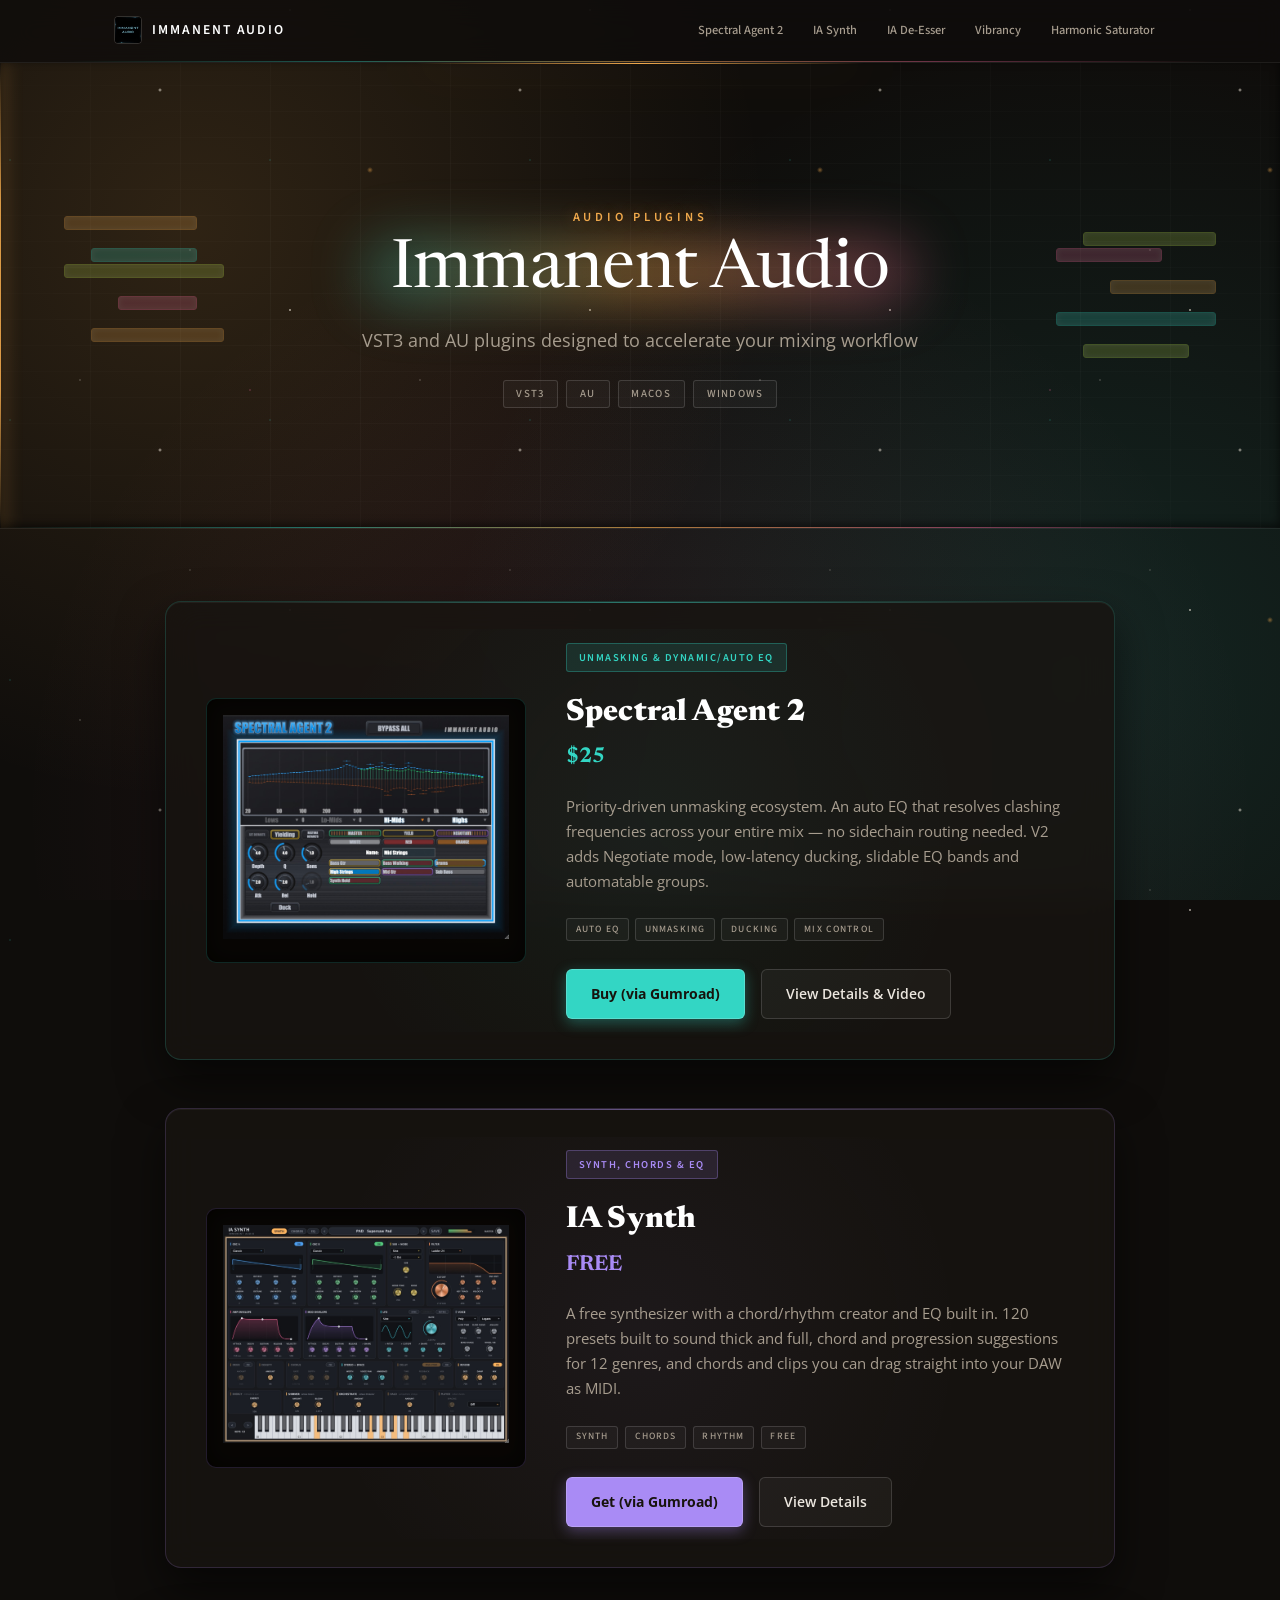
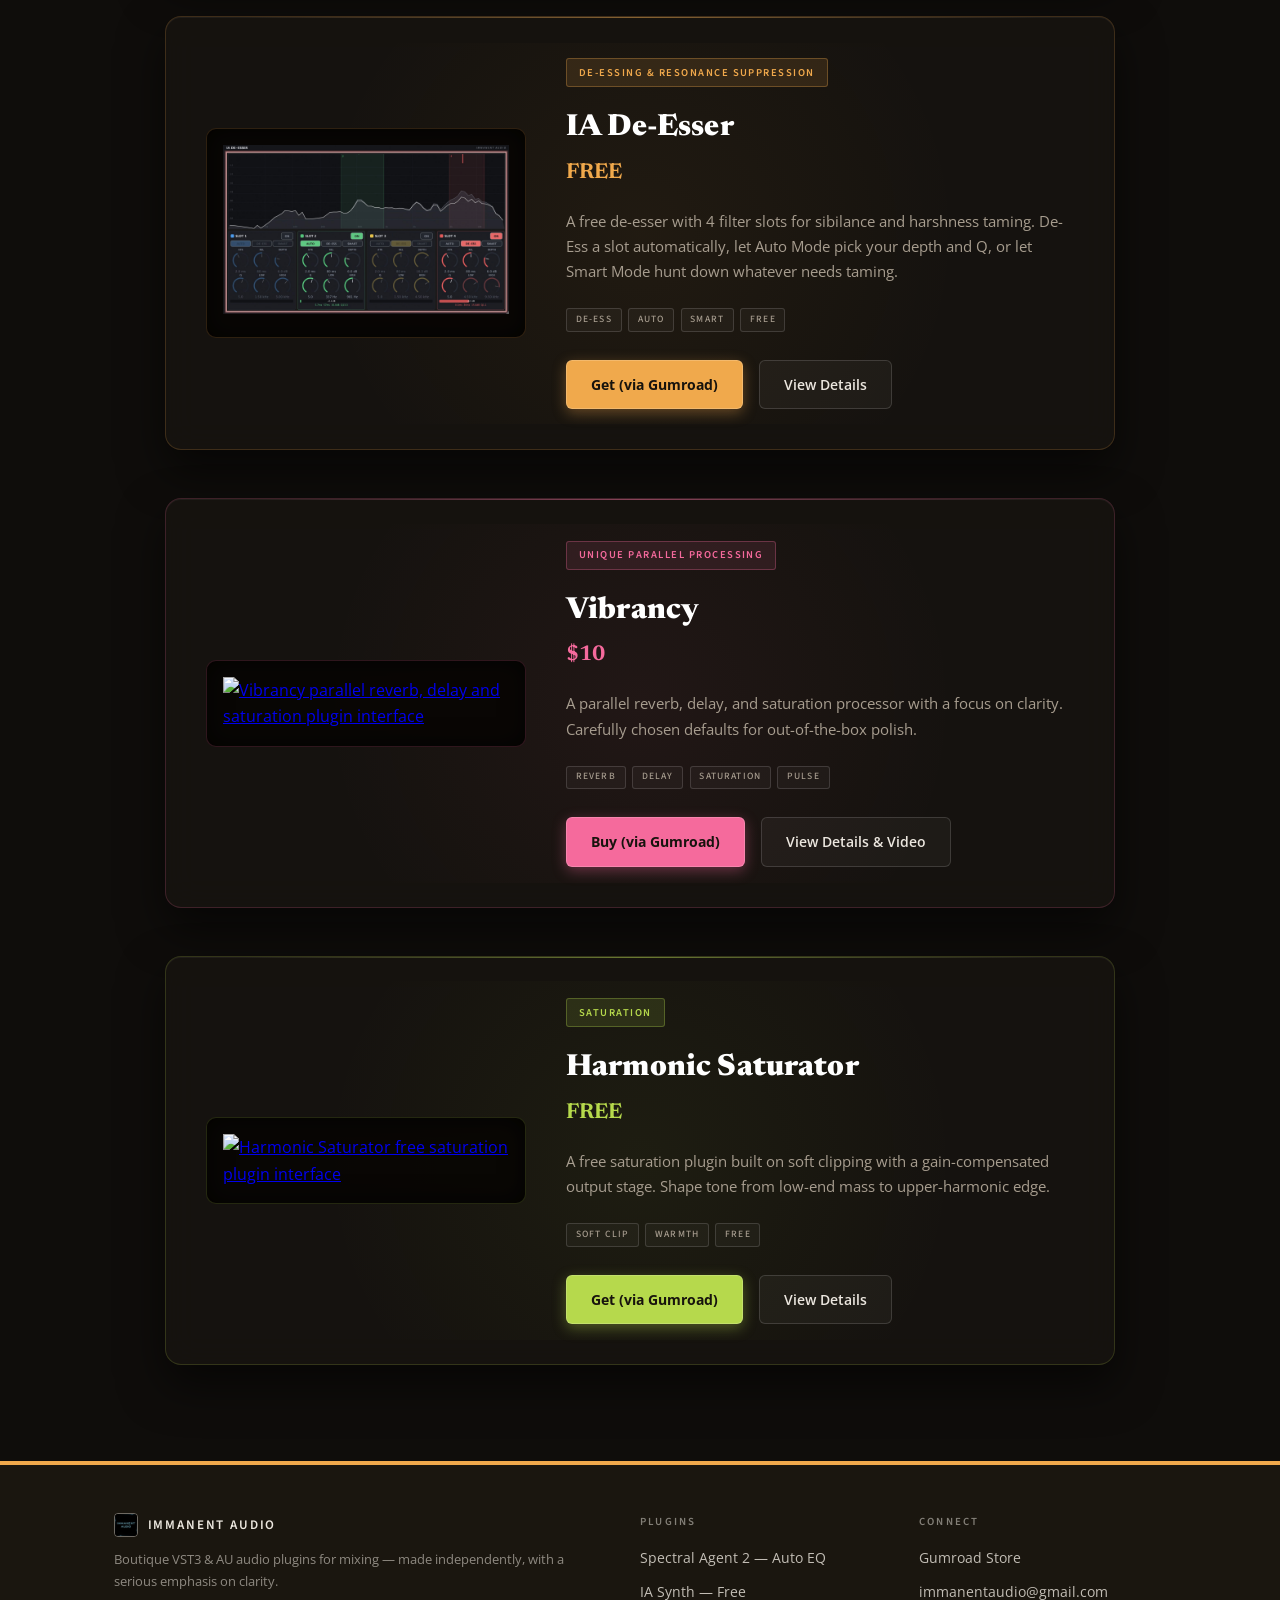
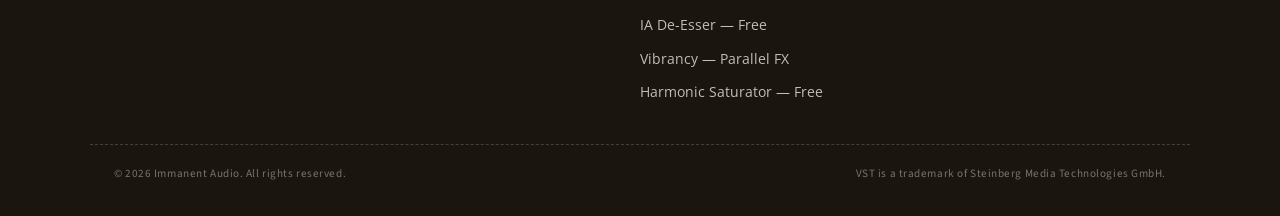
==== commit 61ae808f: "Add IA Synth product page and user guide Product page copies the Gumroad description word for word; " ====
--- a/index.html
+++ b/index.html
@@ -6,7 +6,7 @@
 
     <!-- Primary SEO -->
     <title>Immanent Audio | VST3 &amp; AU Plugins for Mixing — Auto EQ, Parallel FX &amp; Free Saturation</title>
-    <meta name="description" content="Boutique audio plugins for mixing: Spectral Agent 2 (auto EQ &amp; unmasking), Vibrancy (parallel reverb, delay &amp; saturation), and a free saturation plugin. VST3 &amp; AU for Mac and Windows.">
+    <meta name="description" content="Boutique audio plugins for mixing: Spectral Agent 2 (auto EQ &amp; unmasking), IA Synth (free synth with chords &amp; EQ), Vibrancy (parallel reverb, delay &amp; saturation), and a free saturation plugin. VST3 &amp; AU for Mac and Windows.">
     <link rel="canonical" href="https://immanentaudio.com/">
 
     <!-- Icons -->
@@ -72,6 +72,7 @@
             </a>
             <ul class="nav-links">
                 <li><a href="/spectral-agent/">Spectral Agent 2</a></li>
+                <li><a href="/synth/">IA Synth</a></li>
                 <li><a href="/de-esser/">IA De-Esser</a></li>
                 <li><a href="/vibrancy/">Vibrancy</a></li>
                 <li><a href="/harmonic-saturator/">Harmonic Saturator</a></li>
@@ -146,7 +147,30 @@
                 </div>
             </article>
 
-            <!-- Plugin 2: IA De-Esser -->
+            <!-- Plugin 2: IA Synth -->
+            <article class="plugin-card card-violet">
+                <div class="plugin-image-wrapper">
+                    <a href="/synth/"><img src="/synth/ia-synth.jpg" alt="IA Synth synthesizer plugin interface showing the SYNTH page" class="plugin-screenshot" loading="lazy"></a>
+                </div>
+                <div class="plugin-info">
+                    <span class="status-tag violet">Synth, Chords &amp; EQ</span>
+                    <h2><a href="/synth/" style="color: inherit; text-decoration: none;">IA Synth</a></h2>
+                    <p class="price">FREE</p>
+                    <p class="description">A free synthesizer with a chord/rhythm creator and EQ built in. 120 presets built to sound thick and full, chord and progression suggestions for 12 genres, and chords and clips you can drag straight into your DAW as MIDI.</p>
+                    <div class="mini-chips">
+                        <span class="chip">Synth</span>
+                        <span class="chip">Chords</span>
+                        <span class="chip">Rhythm</span>
+                        <span class="chip">Free</span>
+                    </div>
+                    <div class="card-actions">
+                        <a href="https://immanentaudio.gumroad.com/l/siqlqg" class="btn btn-primary" target="_blank" rel="noopener">Get (via Gumroad)</a>
+                        <a href="/synth/" class="btn btn-secondary">View Details</a>
+                    </div>
+                </div>
+            </article>
+
+            <!-- Plugin 3: IA De-Esser -->
             <article class="plugin-card">
                 <div class="plugin-image-wrapper">
                     <a href="/de-esser/"><img src="/de-esser/ia-de-esser.jpg" alt="IA De-Esser plugin interface showing four filter slots and the spectrum analyzer" class="plugin-screenshot" loading="lazy"></a>
@@ -169,7 +193,7 @@
                 </div>
             </article>
 
-            <!-- Plugin 3: Vibrancy -->
+            <!-- Plugin 4: Vibrancy -->
             <article class="plugin-card card-rose">
                 <div class="plugin-image-wrapper">
                     <a href="/vibrancy/"><img src="https://i.imgur.com/93QOcDf.png" alt="Vibrancy parallel reverb, delay and saturation plugin interface" class="plugin-screenshot" loading="lazy"></a>
@@ -192,7 +216,7 @@
                 </div>
             </article>
 
-            <!-- Plugin 4: Harmonic Saturator -->
+            <!-- Plugin 5: Harmonic Saturator -->
             <article class="plugin-card card-lime">
                 <div class="plugin-image-wrapper">
                     <a href="/harmonic-saturator/"><img src="https://i.imgur.com/b7U20cQ.jpeg" alt="Harmonic Saturator free saturation plugin interface" class="plugin-screenshot" loading="lazy"></a>
@@ -231,6 +255,7 @@
                 <h4>Plugins</h4>
                 <ul>
                     <li><a href="/spectral-agent/">Spectral Agent 2 — Auto EQ</a></li>
+                    <li><a href="/synth/">IA Synth — Free</a></li>
                     <li><a href="/de-esser/">IA De-Esser — Free</a></li>
                     <li><a href="/vibrancy/">Vibrancy — Parallel FX</a></li>
                     <li><a href="/harmonic-saturator/">Harmonic Saturator — Free</a></li>
--- a/style.css
+++ b/style.css
@@ -19,6 +19,7 @@
     --teal: #33d6c4;    /* Spectral Agent */
     --rose: #f56a9c;    /* Vibrancy */
     --lime: #b6d94c;    /* Harmonic Saturator */
+    --violet: #a98bf5;  /* IA Synth */
     --hairline: rgba(255, 255, 255, 0.07);
     --hairline-bright: rgba(255, 255, 255, 0.14);
     /* Per-page accent — overridden on product pages */
@@ -505,6 +506,7 @@
 .card-teal { --ac: var(--teal); --ac-rgb: 51, 214, 196; }
 .card-rose { --ac: var(--rose); --ac-rgb: 245, 106, 156; }
 .card-lime { --ac: var(--lime); --ac-rgb: 182, 217, 76; }
+.card-violet { --ac: var(--violet); --ac-rgb: 169, 139, 245; }
 
 /* Accent hairline across the top edge of each card */
 .plugin-card::after {
@@ -603,6 +605,7 @@
 .status-tag.free     { background-color: rgba(182, 217, 76, 0.12); color: var(--lime); border: 1px solid rgba(182, 217, 76, 0.3); }
 .status-tag.upcoming { background-color: rgba(245, 106, 156, 0.1); color: var(--rose); border: 1px solid rgba(245, 106, 156, 0.3); }
 .status-tag.amber    { background-color: rgba(240, 169, 76, 0.12); color: var(--amber); border: 1px solid rgba(240, 169, 76, 0.3); }
+.status-tag.violet   { background-color: rgba(169, 139, 245, 0.12); color: var(--violet); border: 1px solid rgba(169, 139, 245, 0.3); }
 
 .plugin-info h2, .plugin-info h3 {
     font-family: var(--serif);
@@ -1384,7 +1387,8 @@
 /* --------------------------------------------------------------
    USER GUIDE — long-form doc pages, e.g. /de-esser/user-guide/
    -------------------------------------------------------------- */
-.guide .product-section h3 {
+/* Also used for the sub-headings on the IA Synth product page. */
+.product-section h3 {
     font-family: var(--serif);
     font-size: 1.08rem;
     font-weight: 700;
@@ -1392,9 +1396,9 @@
     margin: 1.75rem 0 0.6rem 0;
 }
 
-.guide .product-section h3 + p,
-.guide .product-section h3 + ul,
-.guide .product-section h3 + ol { margin-top: 0; }
+.product-section h3 + p,
+.product-section h3 + ul,
+.product-section h3 + ol { margin-top: 0; }
 
 /* Figures lifted out of the PDF. The wide ones carry data-full and get the
    same click-to-enlarge treatment as the product screenshots. */
